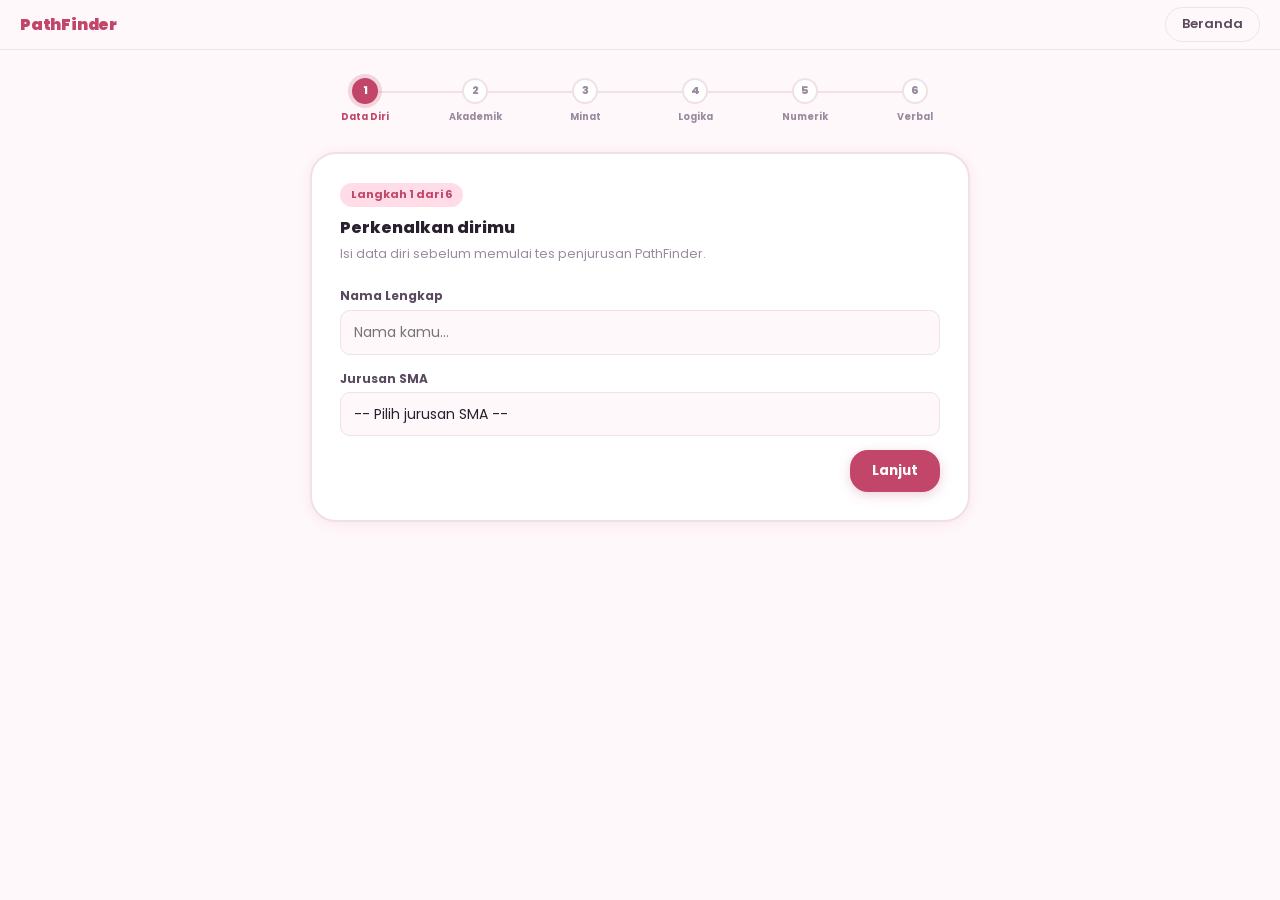
==== form.html @ 84a43def "Menambahkan aplikasi rekomendasi jurusan" ====
<!DOCTYPE html>
<html lang="id">
<head>
<meta charset="UTF-8">
<meta name="viewport" content="width=device-width,initial-scale=1.0">
<title>Tes Penjurusan — PathFinder</title>
<link rel="stylesheet" href="style.css">
</head>
<body>

<!-- Floating timer -->
<div class="float-timer" id="floatTimer">
  <div>
    <div class="ft-label">Sisa Waktu</div>
    <div class="ft-track"><div class="ft-fill" id="ftFill" style="width:100%"></div></div>
  </div>
  <div class="ft-val" id="ftVal">10:00</div>
</div>

<header class="topbar">
  <div class="topbar-left">
    <a href="index.html" class="tb-brand">PathFinder</a>
  </div>
  <div class="tb-right">
    <a href="index.html" class="tb-ghost">Beranda</a>
  </div>
</header>

<div class="page-wrap">
  <div class="prog-wrap" id="progWrap">
    <div class="prog-step active"><div class="prog-dot">1</div><div class="prog-lbl">Data Diri</div></div>
    <div class="prog-step"><div class="prog-dot">2</div><div class="prog-lbl">Akademik</div></div>
    <div class="prog-step"><div class="prog-dot">3</div><div class="prog-lbl">Minat</div></div>
    <div class="prog-step"><div class="prog-dot">4</div><div class="prog-lbl">Logika</div></div>
    <div class="prog-step"><div class="prog-dot">5</div><div class="prog-lbl">Numerik</div></div>
    <div class="prog-step"><div class="prog-dot">6</div><div class="prog-lbl">Verbal</div></div>
  </div>

  <div class="fcard">

    <!-- Step 0 -->
    <div class="fsec active" id="s0">
      <div class="fcard-tag">Langkah 1 dari 6</div>
      <div class="fcard-title">Perkenalkan dirimu</div>
      <div class="fcard-desc">Isi data diri sebelum memulai tes penjurusan PathFinder.</div>
      <div class="field" id="f-nama">
        <label>Nama Lengkap</label>
        <input type="text" id="nama" placeholder="Nama kamu...">
        <div class="field-err-msg">Nama wajib diisi.</div>
      </div>
      <div class="field" id="f-sma">
        <label>Jurusan SMA</label>
        <select id="sma"><option value="">-- Pilih jurusan SMA --</option><option value="MIPA">MIPA</option><option value="IPS">IPS</option></select>
        <div class="field-err-msg">Pilih jurusan SMA.</div>
      </div>
      <div class="fnav"><div></div><button class="btn btn-p" onclick="goNext()">Lanjut</button></div>
    </div>

    <!-- Step 1 -->
    <div class="fsec" id="s1">
      <div class="fcard-tag">Langkah 2 dari 6</div>
      <div class="fcard-title">Nilai Akademik</div>
      <div class="fcard-desc">Masukkan nilai rapor terakhirmu dengan jujur (0–100).</div>
      <div id="mapelBox"></div>
      <div class="fnav"><button class="btn btn-g" onclick="goPrev()">Kembali</button><button class="btn btn-p" onclick="goNext()">Lanjut</button></div>
    </div>

    <!-- Step 2 -->
    <div class="fsec" id="s2">
      <div class="fcard-tag">Langkah 3 dari 6</div>
      <div class="fcard-title">Kuisioner Minat</div>
      <div class="fcard-desc">Semua pernyataan wajib dijawab.<br>1 = Sangat Tidak Setuju &nbsp; 2 = Tidak Setuju &nbsp; 3 = Setuju &nbsp; 4 = Sangat Setuju</div>
      <div id="minatBox"></div>
      <div class="fnav"><button class="btn btn-g" onclick="goPrev()">Kembali</button><button class="btn btn-p" onclick="goNext()">Lanjut</button></div>
    </div>

    <!-- Welcome Logika -->
    <div class="fsec" id="s3">
      <div class="ws">
        <span class="ws-icon">🧩</span>
        <div class="ws-title">TPA Logika</div>
        <div class="ws-desc">10 soal penalaran logika berstandar TPA nasional.</div>
        <div class="ws-rules">
          <span class="ws-rule">10 menit</span>
          <span class="ws-rule">10 soal</span>
          <span class="ws-rule">Pilihan ganda</span>
        </div>
        <div style="font-size:12px;color:#9A8AA0;font-weight:600;">Timer mulai saat kamu menekan Mulai Tes.</div>
      </div>
      <div class="fnav"><button class="btn btn-g" onclick="goPrev()">Kembali</button><button class="btn btn-p" onclick="startTPA('logika')">Mulai Tes</button></div>
    </div>

    <!-- Welcome Numerik -->
    <div class="fsec" id="s4">
      <div class="ws">
        <span class="ws-icon">🔢</span>
        <div class="ws-title">TPA Numerik</div>
        <div class="ws-desc">10 soal deret angka, aritmatika, dan soal cerita.</div>
        <div class="ws-rules">
          <span class="ws-rule">10 menit</span>
          <span class="ws-rule">10 soal</span>
          <span class="ws-rule">Boleh corat-coret</span>
        </div>
      </div>
      <div class="fnav"><button class="btn btn-g" onclick="goPrev()">Kembali</button><button class="btn btn-p" onclick="startTPA('numerik')">Mulai Tes</button></div>
    </div>

    <!-- Welcome Verbal -->
    <div class="fsec" id="s5">
      <div class="ws">
        <span class="ws-icon">📖</span>
        <div class="ws-title">TPA Verbal</div>
        <div class="ws-desc">10 soal sinonim, antonim, dan analogi kata.</div>
        <div class="ws-rules">
          <span class="ws-rule">10 menit</span>
          <span class="ws-rule">10 soal</span>
          <span class="ws-rule">Perhatikan konteks</span>
        </div>
      </div>
      <div class="fnav"><button class="btn btn-g" onclick="goPrev()">Kembali</button><button class="btn btn-p" onclick="startTPA('verbal')">Mulai Tes</button></div>
    </div>

    <!-- TPA panel -->
    <div class="fsec" id="s-tpa">
      <div class="fcard-tag" id="tpaTag">TPA</div>
      <div class="fcard-title" id="tpaTitle">Soal</div>
      <div class="fcard-desc" id="tpaDesc">Pilih jawaban yang paling tepat.</div>
      <div id="soalBox"></div>
      <div class="fnav"><div></div><button class="btn btn-p" onclick="selesaiTPA()">Selesai & Lanjut</button></div>
    </div>

  </div>
</div>

<script src="fuzzy.js"></script>
<script>
let step=0, timerInt=null, timerSec=600, timerMax=600, activeTPA='';
const tpaAns={logika:{},numerik:{},verbal:{}};

const MAPEL_MIPA=['Matematika','Biologi','Kimia','Fisika','Bahasa Inggris'];
const MAPEL_IPS=['Matematika','Sosiologi','Ekonomi','Bahasa Inggris'];

const SQ_LOG=[
  {q:"Semua siswa rajin. Budi adalah siswa. Kesimpulan yang tepat adalah...",o:["A. Budi tidak rajin","B. Budi rajin","C. Budi mungkin rajin","D. Tidak dapat disimpulkan"],j:"B"},
  {q:"Jika hari hujan maka jalanan basah. Jalanan basah. Maka...",o:["A. Pasti hari hujan","B. Belum tentu hari hujan","C. Hari tidak hujan","D. Jalanan kering"],j:"B"},
  {q:"Semua A adalah B. Semua B adalah C. Maka...",o:["A. Semua C adalah A","B. Sebagian A adalah C","C. Semua A adalah C","D. Tidak ada A adalah C"],j:"C"},
  {q:"Ani lebih tinggi dari Budi. Budi lebih tinggi dari Caca. Siapa yang paling pendek?",o:["A. Ani","B. Budi","C. Caca","D. Tidak dapat ditentukan"],j:"C"},
  {q:"Deret: 2, 4, 8, 16, ... Bilangan selanjutnya adalah...",o:["A. 24","B. 28","C. 30","D. 32"],j:"D"},
  {q:"Deret: 3, 6, 11, 18, 27, ... Bilangan selanjutnya adalah...",o:["A. 36","B. 38","C. 40","D. 42"],j:"B"},
  {q:"Jika P maka Q. Tidak Q. Maka...",o:["A. P","B. Tidak P","C. Mungkin P","D. Tidak dapat disimpulkan"],j:"B"},
  {q:"Semua guru adalah sarjana. Pak Rudi bukan sarjana. Maka...",o:["A. Pak Rudi adalah guru","B. Pak Rudi bukan guru","C. Mungkin Pak Rudi guru","D. Tidak bisa disimpulkan"],j:"B"},
  {q:"Deret: 1, 1, 2, 3, 5, 8, ... Bilangan selanjutnya adalah...",o:["A. 11","B. 12","C. 13","D. 14"],j:"C"},
  {q:"Semua hewan adalah makhluk hidup. Pohon adalah makhluk hidup. Maka...",o:["A. Pohon adalah hewan","B. Pohon mungkin hewan","C. Pohon bukan hewan","D. Tidak bisa disimpulkan"],j:"D"},
];
const SQ_NUM=[
  {q:"Tentukan angka berikutnya: 3, 6, 12, 24, ...",o:["A. 36","B. 42","C. 48","D. 56"],j:"C"},
  {q:"Hasil dari 15% × 200 adalah...",o:["A. 25","B. 30","C. 35","D. 40"],j:"B"},
  {q:"Perbandingan A dan B adalah 2:3, jumlah mereka 50. Nilai A adalah...",o:["A. 15","B. 20","C. 25","D. 30"],j:"B"},
  {q:"Diskon 20% pada harga Rp200.000. Harga setelah diskon adalah...",o:["A. Rp140.000","B. Rp150.000","C. Rp160.000","D. Rp180.000"],j:"C"},
  {q:"Rata-rata dari 10, 20, 30, 40, 50 adalah...",o:["A. 25","B. 30","C. 35","D. 40"],j:"B"},
  {q:"Jika 3x = 21, maka nilai x² adalah...",o:["A. 7","B. 14","C. 49","D. 21"],j:"C"},
  {q:"Deret: 2, 6, 12, 20, ... Bilangan selanjutnya adalah...",o:["A. 28","B. 30","C. 32","D. 36"],j:"B"},
  {q:"Harga naik 20% menjadi Rp120.000. Harga awal adalah...",o:["A. Rp90.000","B. Rp96.000","C. Rp100.000","D. Rp110.000"],j:"C"},
  {q:"5 buku harganya Rp75.000. Harga 8 buku adalah...",o:["A. Rp100.000","B. Rp110.000","C. Rp115.000","D. Rp120.000"],j:"D"},
  {q:"Persegi panjang 12×8 cm. Kelilingnya adalah...",o:["A. 36 cm","B. 40 cm","C. 44 cm","D. 48 cm"],j:"B"},
];
const SQ_VER=[
  {q:"Sinonim dari kata ABADI adalah...",o:["A. Sementara","B. Kekal","C. Singkat","D. Hilang"],j:"B"},
  {q:"Antonim dari kata OPTIMIS adalah...",o:["A. Semangat","B. Realistis","C. Pesimis","D. Dinamis"],j:"C"},
  {q:"Dokter : Rumah Sakit = Guru : ...",o:["A. Buku","B. Murid","C. Sekolah","D. Papan tulis"],j:"C"},
  {q:"Kata yang TIDAK berhubungan: Mawar, Melati, Anggrek, Mangga",o:["A. Mawar","B. Melati","C. Anggrek","D. Mangga"],j:"D"},
  {q:"Sinonim dari kata MEWAH adalah...",o:["A. Sederhana","B. Megah","C. Murah","D. Biasa"],j:"B"},
  {q:"Antonim dari kata KONSISTEN adalah...",o:["A. Tetap","B. Stabil","C. Berubah-ubah","D. Taat"],j:"C"},
  {q:"Pena : Menulis = Pisau : ...",o:["A. Tajam","B. Memotong","C. Besi","D. Dapur"],j:"B"},
  {q:"Kalimat dengan ejaan paling tepat adalah...",o:["A. Kami pergi ke-sekolah hari ini.","B. Kami pergi kesekolah hari ini.","C. Kami pergi ke sekolah hari ini.","D. Kami pergi Ke Sekolah hari ini."],j:"C"},
  {q:"Sinonim dari kata INOVASI adalah...",o:["A. Tradisi","B. Pembaruan","C. Warisan","D. Konservatif"],j:"B"},
  {q:"Buku : Membaca = Lagu : ...",o:["A. Nada","B. Musik","C. Mendengarkan","D. Radio"],j:"C"},
];

const PM={
  "Teknologi":["Saya tertarik mempelajari cara kerja komputer dan perangkat digital.","Saya tertarik mencoba aplikasi atau teknologi baru.","Saya tertarik belajar pemrograman atau pengembangan aplikasi.","Saya suka memecahkan masalah yang membutuhkan logika.","Saya tertarik dengan perkembangan AI dan teknologi masa depan."],
  "Kesehatan":["Saya tertarik mempelajari tubuh manusia dan cara kerjanya.","Saya senang membantu orang yang sedang sakit.","Saya tertarik mempelajari obat-obatan dan dunia medis.","Saya tertarik dengan materi biologi dan kesehatan.","Saya ingin berkontribusi meningkatkan kualitas kesehatan masyarakat."],
  "Bisnis":["Saya tertarik mempelajari cara mengelola keuangan.","Saya tertarik membangun atau mengembangkan usaha sendiri.","Saya senang merencanakan untuk mencapai keuntungan.","Saya tertarik mempelajari pemasaran dan strategi bisnis.","Saya senang menganalisis peluang dan risiko dalam usaha."],
  "Komunikasi":["Saya senang berbicara dan menyampaikan ide kepada orang lain.","Saya mudah beradaptasi saat berinteraksi dengan orang baru.","Saya tertarik membuat presentasi atau berbicara di depan umum.","Saya senang menulis, membuat konten, atau menyampaikan informasi.","Saya tertarik mempelajari media, komunikasi, dan hubungan masyarakat."],
  "Sosial":["Saya tertarik memahami perilaku dan karakter manusia.","Saya senang membantu menyelesaikan masalah orang lain.","Saya tertarik mempelajari fenomena sosial di masyarakat.","Saya senang bekerja dalam kelompok.","Saya tertarik melakukan kegiatan pelayanan masyarakat."],
};

function updProg(){
  document.querySelectorAll('.prog-step').forEach((el,i)=>{
    el.classList.remove('active','done');
    if(i<step) el.classList.add('done');
    if(i===step) el.classList.add('active');
  });
}

function showStep(n){
  document.querySelectorAll('.fsec').forEach(s=>s.classList.remove('active'));
  const el=document.getElementById('s'+n);
  if(el){el.classList.add('active');}
  window.scrollTo({top:0,behavior:'smooth'});
  updProg();
}

function goNext(){
  if(!validate()) return;
  if(step===0) buildMapel();
  if(step===1) buildMinat();
  step++;
  showStep(step);
}
function goPrev(){step=Math.max(0,step-1);showStep(step);}

function validate(){
  if(step===0){
    let ok=true;
    const nama=document.getElementById('nama');
    const sma=document.getElementById('sma');
    document.getElementById('f-nama').classList.toggle('err',!nama.value.trim());
    document.getElementById('f-sma').classList.toggle('err',!sma.value);
    if(!nama.value.trim()||!sma.value) ok=false;
    return ok;
  }
  if(step===1){
    let ok=true;
    document.querySelectorAll('#mapelBox input').forEach(inp=>{
      const v=parseFloat(inp.value);
      const e=isNaN(v)||v<0||v>100||inp.value==='';
      inp.closest('.field').classList.toggle('err',e);
      if(e) ok=false;
    });
    return ok;
  }
  if(step===2){
    let miss=0;
    Object.entries(PM).forEach(([kat,ps])=>{
      ps.forEach((_,i)=>{if(!document.querySelector(`.sk-btn.on[data-kat="${kat}"][data-idx="${i}"]`)) miss++;});
    });
    if(miss>0){alert(`Masih ada ${miss} pernyataan yang belum dijawab. Semua wajib diisi!`);return false;}
    return true;
  }
  return true;
}

function buildMapel(){
  const sma=document.getElementById('sma').value;
  const ms=sma==='MIPA'?MAPEL_MIPA:MAPEL_IPS;
  document.getElementById('mapelBox').innerHTML='<div class="fgrid2">'+ms.map(m=>`<div class="field" id="fm-${m.replace(/ /g,'_')}"><label>${m}</label><input type="number" id="v-${m.replace(/ /g,'_')}" min="0" max="100" placeholder="0–100"><div class="field-err-msg">Nilai harus 0–100.</div></div>`).join('')+'</div>';
}

function buildMinat(){
  document.getElementById('minatBox').innerHTML=Object.entries(PM).map(([kat,ps])=>`
  <div class="minat-cat">
    <div class="minat-hd">${kat}</div>
    ${ps.map((p,i)=>`<div class="prow"><div class="prow-txt">${i+1}. ${p}</div><div class="skala">${[1,2,3,4].map(n=>`<button class="sk-btn" data-kat="${kat}" data-idx="${i}" data-val="${n}" onclick="pickSk(this)">${n}</button>`).join('')}</div></div>`).join('')}
  </div>`).join('');
}

function pickSk(btn){
  const k=btn.dataset.kat,i=btn.dataset.idx;
  document.querySelectorAll(`.sk-btn[data-kat="${k}"][data-idx="${i}"]`).forEach(b=>b.classList.remove('on'));
  btn.classList.add('on');
}

function startTPA(type){
  activeTPA=type;
  const sq={logika:SQ_LOG,numerik:SQ_NUM,verbal:SQ_VER}[type];
  document.getElementById('tpaTag').textContent='TPA '+type.charAt(0).toUpperCase()+type.slice(1);
  document.getElementById('tpaTitle').textContent={logika:'Soal Logika',numerik:'Soal Numerik',verbal:'Soal Verbal'}[type];
  document.getElementById('soalBox').innerHTML=sq.map((s,si)=>`
  <div class="soal" id="sq${si}">
    <div class="soal-num">Soal ${si+1} dari ${sq.length}</div>
    <div class="soal-txt">${s.q}</div>
    <div class="opsi-list">${s.o.map(o=>`<label class="opsi" onclick="pickOpsi(this,'${type}-${si}')"><input type="radio" name="${type}-${si}" value="${o[0]}"><div class="opsi-radio"></div>${o}</label>`).join('')}</div>
  </div>`).join('');

  document.getElementById('s-tpa').classList.add('active');
  document.querySelectorAll('.fsec:not(#s-tpa)').forEach(s=>s.classList.remove('active'));

  timerSec=600;timerMax=600;
  clearInterval(timerInt);
  updFloatTimer();
  document.getElementById('floatTimer').classList.add('show');
  timerInt=setInterval(()=>{timerSec--;updFloatTimer();if(timerSec<=0){clearInterval(timerInt);selesaiTPA();}},1000);
}

function updFloatTimer(){
  const m=Math.floor(timerSec/60),s=timerSec%60;
  const val=document.getElementById('ftVal');
  const fill=document.getElementById('ftFill');
  const pct=(timerSec/timerMax)*100;
  val.textContent=`${m}:${s.toString().padStart(2,'0')}`;
  fill.style.width=pct+'%';
  val.className='ft-val'+(timerSec<=60?' danger':timerSec<=120?' warn':'');
  fill.style.background=timerSec<=60?'#dc2626':timerSec<=120?'#d97706':'#C2456A';
}

function pickOpsi(el,name){
  document.querySelectorAll(`[onclick="pickOpsi(this,'${name}')"]`).forEach(l=>l.classList.remove('picked'));
  el.classList.add('picked');
  el.closest('.soal').classList.add('answered');
}

function selesaiTPA(){
  clearInterval(timerInt);
  document.getElementById('floatTimer').classList.remove('show');
  const sq={logika:SQ_LOG,numerik:SQ_NUM,verbal:SQ_VER}[activeTPA];
  let benar=0;
  sq.forEach((s,i)=>{const sel=document.querySelector(`input[name="${activeTPA}-${i}"]:checked`);if(sel&&sel.value===s.j)benar++;});
  tpaAns[activeTPA]=(benar/sq.length)*100;
  document.getElementById('s-tpa').classList.remove('active');
  step++;
  if(step>5) submitAll();
  else showStep(step);
}

function submitAll(){
  const nama=document.getElementById('nama').value.trim();
  const sma=document.getElementById('sma').value;
  const mapel={};
  document.querySelectorAll('#mapelBox input').forEach(inp=>{mapel[inp.id.replace('v-','').replace(/_/g,' ')]=parseFloat(inp.value)||0;});
  const akPerKat=hitungAkademik(mapel,sma);
  const minatRaw={};
  document.querySelectorAll('.sk-btn.on').forEach(btn=>{const k=btn.dataset.kat;if(!minatRaw[k])minatRaw[k]=[];minatRaw[k].push(parseInt(btn.dataset.val));});
  const minatVals={};
  Object.keys(PM).forEach(kat=>{const v=minatRaw[kat]||[];minatVals[kat]=v.length?((v.reduce((a,b)=>a+b,0)-v.length)/(v.length*3))*100:50;});
  const hasil=hitungSemua(akPerKat,tpaAns,minatVals,sma);
  const hist=JSON.parse(localStorage.getItem('pf_history')||'[]');
  hist.unshift({nama,tanggal:new Date().toLocaleDateString('id'),top1:hasil[0].jurusan,pct:hasil[0].pct});
  localStorage.setItem('pf_history',JSON.stringify(hist.slice(0,10)));
  localStorage.setItem('pf_nama',nama);
  localStorage.setItem('pf_hasil',JSON.stringify(hasil));
  window.location.href='hasil.html';
}

updProg();
</script>
</body>
</html>
---- style.css ----
@import url('https://fonts.googleapis.com/css2?family=Poppins:wght@300;400;500;600;700;800;900&display=swap');

:root {
  --peony:     #FFDCE8;
  --peony-2:   #FFB3CD;
  --peony-3:   #FF85AD;
  --peony-ink: #C2456A;
  --butter:    #FEFDD0;
  --butter-2:  #FFF9A0;
  --butter-ink:#8A7A00;
  --ink:       #2A1F2E;
  --ink-2:     #5A4A60;
  --ink-3:     #9A8AA0;
  --border:    #F0E0EA;
  --white:     #FFFFFF;
  --bg:        #FFF8FB;
  --r:10px; --rl:18px; --rxl:26px;
  --sh:   0 2px 14px rgba(194,69,106,.10);
  --sh-md:0 6px 28px rgba(194,69,106,.16);
  --sh-lg:0 12px 48px rgba(194,69,106,.22);
}

*,*::before,*::after{margin:0;padding:0;box-sizing:border-box;}
html{scroll-behavior:smooth;}
body{font-family:'Poppins',sans-serif;background:var(--bg);color:var(--ink);min-height:100vh;font-size:14px;line-height:1.6;overflow-x:hidden;}

/* Sidebar */
.sb-ov{position:fixed;inset:0;background:rgba(42,31,46,.35);z-index:399;opacity:0;visibility:hidden;transition:.25s;}
.sb-ov.show{opacity:1;visibility:visible;}
.sidebar{position:fixed;top:0;left:0;height:100%;width:270px;max-width:85%;background:var(--white);z-index:400;transform:translateX(-100%);transition:.28s cubic-bezier(.4,0,.2,1);display:flex;flex-direction:column;box-shadow:var(--sh-lg);}
.sidebar.open{transform:translateX(0);}
.sb-head{padding:20px;border-bottom:1.5px solid var(--border);display:flex;align-items:center;justify-content:space-between;}
.sb-logo{font-size:17px;font-weight:900;color:var(--peony-ink);}
.sb-close{background:none;border:none;font-size:18px;color:var(--ink-3);cursor:pointer;width:28px;height:28px;border-radius:50%;display:flex;align-items:center;justify-content:center;transition:.15s;}
.sb-close:hover{background:var(--peony);color:var(--peony-ink);}
.sb-body{flex:1;overflow-y:auto;padding:14px 10px;}
.sb-section{margin-bottom:20px;}
.sb-sec-lbl{font-size:10px;font-weight:700;letter-spacing:1.2px;text-transform:uppercase;color:var(--ink-3);padding:0 10px;margin-bottom:8px;}
.sb-link{display:flex;align-items:center;gap:10px;padding:10px 12px;border-radius:var(--r);font-size:13.5px;font-weight:600;color:var(--ink-2);text-decoration:none;cursor:pointer;transition:.15s;border:none;background:none;width:100%;text-align:left;font-family:'Poppins',sans-serif;}
.sb-link:hover{background:var(--peony);color:var(--peony-ink);}
.sb-foot{padding:16px 20px;border-top:1.5px solid var(--border);font-size:11.5px;color:var(--ink-3);text-align:center;}

/* Modals */
.modal-ov{position:fixed;inset:0;background:rgba(42,31,46,.4);z-index:500;display:flex;align-items:center;justify-content:center;padding:20px;opacity:0;visibility:hidden;transition:.22s;}
.modal-ov.show{opacity:1;visibility:visible;}
.modal-box{background:var(--white);border-radius:var(--rxl);padding:28px;max-width:460px;width:100%;box-shadow:var(--sh-lg);transform:scale(.95);transition:.22s;border:2px solid var(--peony);}
.modal-ov.show .modal-box{transform:scale(1);}
.modal-close{float:right;background:var(--peony);border:none;width:26px;height:26px;border-radius:50%;font-size:13px;cursor:pointer;color:var(--peony-ink);font-weight:700;font-family:'Poppins',sans-serif;}
.m-title{font-size:18px;font-weight:800;color:var(--ink);margin:8px 0 4px;}
.m-sub{font-size:11px;font-weight:700;letter-spacing:.8px;text-transform:uppercase;color:var(--peony-ink);margin-bottom:16px;}
.m-body{font-size:13.5px;color:var(--ink-2);line-height:1.75;}
.m-tags{display:flex;flex-wrap:wrap;gap:6px;margin:8px 0;}
.m-tag{padding:4px 12px;border-radius:999px;font-size:12px;font-weight:600;}
.m-tag-p{background:var(--peony);color:var(--peony-ink);}
.m-tag-b{background:var(--butter);color:var(--butter-ink);}
.m-tag-g{background:#ecfdf5;color:#065f46;}
.m-cta{width:100%;padding:12px;background:var(--peony-ink);color:#fff;border:none;border-radius:var(--rl);font-family:'Poppins',sans-serif;font-size:14px;font-weight:700;cursor:pointer;margin-top:14px;transition:.2s;}
.m-cta:hover{background:var(--peony-3);}

/* Topbar */
.topbar{position:sticky;top:0;z-index:200;height:50px;padding:0 20px;display:flex;align-items:center;justify-content:space-between;background:rgba(255,248,251,.92);backdrop-filter:blur(14px);border-bottom:1.5px solid var(--border);}
.topbar-left{display:flex;align-items:center;gap:10px;}
.ham{background:none;border:none;cursor:pointer;padding:6px;border-radius:var(--r);color:var(--ink-2);transition:.15s;display:flex;flex-direction:column;gap:4px;align-items:center;}
.ham:hover{background:var(--peony);}
.ham span{display:block;width:18px;height:2px;background:currentColor;border-radius:2px;}
.tb-brand{font-size:16px;font-weight:900;color:var(--peony-ink);text-decoration:none;letter-spacing:-.2px;}
.tb-right{display:flex;align-items:center;gap:8px;}
.tb-btn{padding:7px 18px;background:var(--peony-ink);color:#fff;border:none;border-radius:999px;font-family:'Poppins',sans-serif;font-size:13px;font-weight:700;cursor:pointer;text-decoration:none;transition:.2s;display:inline-block;}
.tb-btn:hover{background:var(--peony-3);}
.tb-ghost{background:transparent;color:var(--ink-2);border:1.5px solid var(--border);padding:6px 16px;border-radius:999px;font-family:'Poppins',sans-serif;font-size:13px;font-weight:600;cursor:pointer;text-decoration:none;transition:.2s;display:inline-block;}
.tb-ghost:hover{border-color:var(--peony-2);color:var(--peony-ink);background:var(--peony);}

/* Hero — compact */
.hero{position:relative;min-height:210px;display:flex;align-items:center;justify-content:center;text-align:center;padding:36px 24px;overflow:hidden;background:linear-gradient(160deg,var(--peony) 0%,#FFE8F0 40%,var(--butter) 100%);}
.hero::before{content:'';position:absolute;inset:0;background-image:radial-gradient(circle,rgba(194,69,106,.12) 1.5px,transparent 1.5px);background-size:22px 22px;pointer-events:none;}
.hero-blob1{position:absolute;width:220px;height:220px;border-radius:50%;background:rgba(255,181,205,.35);top:-60px;left:-40px;filter:blur(50px);pointer-events:none;}
.hero-blob2{position:absolute;width:180px;height:180px;border-radius:50%;background:rgba(255,249,160,.5);bottom:-40px;right:20px;filter:blur(40px);pointer-events:none;}
.hero-inner{position:relative;z-index:2;}
.hero-tag{display:inline-block;background:rgba(255,255,255,.6);backdrop-filter:blur(6px);border:1px solid rgba(194,69,106,.2);color:var(--peony-ink);font-size:11px;font-weight:700;letter-spacing:.8px;text-transform:uppercase;padding:4px 13px;border-radius:999px;margin-bottom:12px;}
.hero h1{font-size:clamp(1.9rem,5vw,2.8rem);font-weight:900;color:var(--ink);line-height:1.08;letter-spacing:-.4px;margin-bottom:10px;}
.hero h1 span{color:var(--peony-ink);}
.hero-sub{font-size:13.5px;color:var(--ink-2);font-weight:500;margin-bottom:20px;max-width:420px;margin-left:auto;margin-right:auto;}
.hero-pills{display:flex;justify-content:center;gap:7px;flex-wrap:wrap;margin-bottom:18px;}
.hero-pill{background:rgba(255,255,255,.65);backdrop-filter:blur(4px);border:1px solid rgba(194,69,106,.18);color:var(--ink-2);font-size:11.5px;font-weight:600;padding:4px 12px;border-radius:999px;}
.hero-btn{display:inline-flex;align-items:center;gap:7px;padding:12px 28px;background:var(--peony-ink);color:#fff;border-radius:var(--rl);font-size:14px;font-weight:800;text-decoration:none;transition:.22s;box-shadow:0 4px 18px rgba(194,69,106,.3);}
.hero-btn:hover{transform:translateY(-2px);box-shadow:0 8px 28px rgba(194,69,106,.38);}

/* Wrap */
.wrap{width:92%;max-width:960px;margin:0 auto;}

/* Section label */
.sec-lbl{font-size:10.5px;font-weight:700;letter-spacing:1.4px;text-transform:uppercase;color:var(--ink-3);margin:32px 0 18px;display:flex;align-items:center;gap:10px;}
.sec-lbl::after{content:'';flex:1;height:1px;background:var(--border);}

/* Category folders */
.cat-row-top{display:grid;grid-template-columns:repeat(3,1fr);gap:26px;margin-bottom:22px;}
.cat-row-bot{display:flex;justify-content:center;gap:26px;margin-bottom:44px;}
.cat-row-bot .cat-item{width:calc((100% - 52px)/3);max-width:200px;}
.cat-item{display:flex;flex-direction:column;align-items:center;text-align:center;gap:8px;cursor:pointer;transition:transform .22s;}
.cat-item:hover{transform:translateY(-8px);}
.cat-img-wrap{position:relative;width:100%;max-width:115px;}
.cat-img-wrap img{width:100%;display:block;filter:drop-shadow(0 7px 18px rgba(194,69,106,.18));transition:filter .22s;}
.cat-item:hover .cat-img-wrap img{filter:drop-shadow(0 12px 26px rgba(194,69,106,.28));}
.cat-emoji-box{width:106px;height:106px;border-radius:20px;display:flex;align-items:center;justify-content:center;font-size:46px;filter:drop-shadow(0 7px 18px rgba(0,0,0,.10));transition:.22s;}
.cat-item:hover .cat-emoji-box{transform:scale(1.05);}
.cat-name{font-size:13px;font-weight:800;color:var(--ink);}
.cat-sub{font-size:11px;color:var(--ink-3);margin-top:-4px;}

/* Footer — compact */
.footer{margin-top:36px;padding:20px 0;background:linear-gradient(135deg,var(--peony) 0%,var(--butter) 100%);border-top:2px solid var(--peony-2);}
.footer-inner{width:92%;max-width:960px;margin:0 auto;display:flex;align-items:center;justify-content:space-between;flex-wrap:wrap;gap:12px;}
.footer-brand{font-size:15px;font-weight:900;color:var(--peony-ink);}
.footer-links{display:flex;gap:16px;flex-wrap:wrap;}
.footer-links a{font-size:12.5px;font-weight:600;color:var(--ink-2);text-decoration:none;cursor:pointer;transition:.15s;}
.footer-links a:hover{color:var(--peony-ink);}
.footer-copy{font-size:11px;color:var(--ink-3);}

/* ── FORM PAGE ── */
.page-wrap{width:92%;max-width:660px;margin:0 auto;padding:28px 0 52px;}

/* Progress */
.prog-wrap{display:flex;align-items:flex-start;margin-bottom:28px;}
.prog-step{flex:1;display:flex;flex-direction:column;align-items:center;position:relative;}
.prog-step:not(:last-child)::after{content:'';position:absolute;top:13px;left:50%;width:100%;height:2px;background:var(--border);z-index:0;}
.prog-step.done::after{background:var(--peony-ink);}
.prog-dot{width:26px;height:26px;border-radius:50%;border:2.5px solid var(--border);background:var(--white);display:flex;align-items:center;justify-content:center;font-size:11px;font-weight:800;color:var(--ink-3);z-index:1;position:relative;transition:.2s;}
.prog-step.active .prog-dot{background:var(--peony-ink);border-color:var(--peony-ink);color:#fff;box-shadow:0 0 0 4px rgba(194,69,106,.2);}
.prog-step.done .prog-dot{background:var(--peony-ink);border-color:var(--peony-ink);color:#fff;}
.prog-lbl{margin-top:5px;font-size:9.5px;font-weight:700;color:var(--ink-3);text-align:center;}
.prog-step.active .prog-lbl{color:var(--peony-ink);}

/* Card */
.fcard{background:var(--white);border:2px solid var(--border);border-radius:var(--rxl);padding:28px;box-shadow:var(--sh);margin-bottom:18px;}
.fcard-tag{display:inline-flex;align-items:center;gap:5px;background:var(--peony);color:var(--peony-ink);font-size:11px;font-weight:700;padding:3px 11px;border-radius:999px;margin-bottom:8px;}
.fcard-title{font-size:16px;font-weight:800;color:var(--ink);margin-bottom:4px;}
.fcard-desc{font-size:12.5px;color:var(--ink-3);margin-bottom:22px;line-height:1.6;}
.fsec{display:none;}.fsec.active{display:block;}

/* Fields */
.field{margin-bottom:14px;}
.field label{display:block;margin-bottom:4px;font-size:12px;font-weight:700;color:var(--ink-2);}
.field input,.field select{width:100%;padding:11px 13px;font-size:14px;font-family:'Poppins',sans-serif;background:var(--bg);border:1.5px solid var(--border);border-radius:var(--r);outline:none;color:var(--ink);transition:.18s;-webkit-appearance:none;}
.field input:focus,.field select:focus{border-color:var(--peony-ink);box-shadow:0 0 0 3px rgba(194,69,106,.12);background:var(--white);}
.field.err input,.field.err select{border-color:#f87171;background:#fff5f5;}
.field-err-msg{font-size:11.5px;color:#ef4444;margin-top:3px;display:none;}
.field.err .field-err-msg{display:block;}
.fgrid2{display:grid;grid-template-columns:1fr 1fr;gap:12px;}

/* TPA Soal */
.soal{background:var(--bg);border:1.5px solid var(--border);border-radius:var(--rl);padding:18px 20px;margin-bottom:10px;transition:.2s;}
.soal.answered{border-color:var(--peony-2);background:linear-gradient(135deg,rgba(255,220,232,.2),rgba(254,253,208,.2));}
.soal-num{display:inline-block;background:var(--peony-ink);color:#fff;font-size:10px;font-weight:800;padding:2px 9px;border-radius:999px;margin-bottom:7px;letter-spacing:.5px;}
.soal-txt{font-size:13.5px;color:var(--ink);line-height:1.65;margin-bottom:12px;font-weight:500;}
.opsi-list{display:flex;flex-direction:column;gap:6px;}
.opsi{display:flex;align-items:center;gap:9px;padding:9px 13px;border:1.5px solid var(--border);border-radius:var(--r);cursor:pointer;transition:.15s;background:var(--white);font-size:13px;color:var(--ink-2);font-weight:500;}
.opsi:hover{border-color:var(--peony-2);background:var(--peony);}
.opsi input{display:none;}
.opsi.picked{border-color:var(--peony-ink);background:var(--peony);color:var(--peony-ink);font-weight:700;}
.opsi-radio{width:14px;height:14px;border-radius:50%;border:2px solid var(--border);flex-shrink:0;transition:.15s;}
.opsi.picked .opsi-radio{border-color:var(--peony-ink);background:var(--peony-ink);}

/* Minat */
.minat-cat{margin-bottom:22px;}
.minat-hd{font-size:13px;font-weight:800;color:var(--ink);padding:9px 14px;border-radius:var(--r);background:linear-gradient(135deg,var(--peony),var(--butter));border-left:3px solid var(--peony-ink);margin-bottom:10px;}
.prow{display:flex;align-items:center;justify-content:space-between;gap:12px;padding:10px 0;border-bottom:1px solid var(--border);font-size:13px;color:var(--ink-2);font-weight:500;}
.prow:last-child{border-bottom:none;}
.prow-txt{flex:1;line-height:1.55;}
.skala{display:flex;gap:5px;flex-shrink:0;}
.sk-btn{width:32px;height:32px;border-radius:50%;border:1.5px solid var(--border);background:var(--white);color:var(--ink-3);font-size:12px;font-weight:700;cursor:pointer;transition:.15s;display:flex;align-items:center;justify-content:center;font-family:'Poppins',sans-serif;}
.sk-btn:hover{border-color:var(--peony-2);color:var(--peony-ink);}
.sk-btn.on{background:var(--peony-ink);border-color:var(--peony-ink);color:#fff;}

/* Welcome screen */
.ws{text-align:center;padding:10px 0 18px;}
.ws-icon{font-size:52px;margin-bottom:10px;display:block;}
.ws-title{font-size:20px;font-weight:900;color:var(--ink);margin-bottom:8px;}
.ws-desc{font-size:13.5px;color:var(--ink-2);margin-bottom:14px;line-height:1.65;font-weight:500;}
.ws-rules{display:flex;flex-wrap:wrap;justify-content:center;gap:7px;margin:12px 0;}
.ws-rule{background:var(--peony);color:var(--peony-ink);font-size:12.5px;font-weight:700;padding:6px 14px;border-radius:999px;}

/* Floating timer */
.float-timer{position:fixed;bottom:24px;right:24px;z-index:300;background:var(--white);border:2px solid var(--peony-2);border-radius:999px;padding:8px 18px;box-shadow:var(--sh-md);display:none;align-items:center;gap:10px;transition:.3s;}
.float-timer.show{display:flex;}
.ft-label{font-size:11px;font-weight:700;color:var(--ink-3);}
.ft-val{font-size:18px;font-weight:900;color:var(--peony-ink);font-variant-numeric:tabular-nums;min-width:52px;text-align:center;}
.ft-val.warn{color:#d97706;}
.ft-val.danger{color:#dc2626;animation:blink .7s infinite alternate;}
.ft-track{width:60px;height:5px;background:var(--peony);border-radius:999px;overflow:hidden;}
.ft-fill{height:100%;border-radius:999px;background:var(--peony-ink);transition:width 1s linear;}
@keyframes blink{from{opacity:1}to{opacity:.4}}

/* Nav buttons */
.fnav{display:flex;justify-content:space-between;gap:12px;margin-top:8px;}
.btn{display:inline-flex;align-items:center;gap:6px;padding:11px 22px;border-radius:var(--rl);font-size:13.5px;font-weight:700;font-family:'Poppins',sans-serif;cursor:pointer;border:none;transition:.2s;text-decoration:none;}
.btn-p{background:var(--peony-ink);color:#fff;box-shadow:0 3px 12px rgba(194,69,106,.25);}
.btn-p:hover{background:var(--peony-3);transform:translateY(-1px);}
.btn-g{background:var(--white);color:var(--ink-2);border:1.5px solid var(--border);}
.btn-g:hover{border-color:var(--peony-2);color:var(--peony-ink);background:var(--peony);}
.btn-block{width:100%;justify-content:center;}

/* ── HASIL PAGE ── */
.hasil-wrap{width:92%;max-width:860px;margin:0 auto;padding-bottom:56px;}
.hasil-hero{text-align:center;padding:36px 0 24px;position:relative;}
.hh-deco{position:absolute;top:0;left:50%;transform:translateX(-50%);width:100%;height:100%;pointer-events:none;overflow:hidden;}
.hh-blob1{position:absolute;width:200px;height:200px;border-radius:50%;background:rgba(255,220,232,.5);top:-30px;left:10%;filter:blur(40px);}
.hh-blob2{position:absolute;width:160px;height:160px;border-radius:50%;background:rgba(254,253,208,.7);top:0;right:10%;filter:blur(35px);}
.hh-inner{position:relative;z-index:1;}
.hh-title{font-size:2rem;font-weight:900;color:var(--ink);margin-bottom:6px;}
.hh-sub{font-size:13.5px;color:var(--ink-3);font-weight:500;}
.hh-chip{display:inline-block;background:var(--peony);color:var(--peony-ink);font-weight:800;padding:5px 18px;border-radius:999px;font-size:13px;border:1.5px solid var(--peony-2);margin-top:8px;}

/* Top 3 cards */
.top3{display:grid;grid-template-columns:repeat(3,1fr);gap:14px;margin-bottom:24px;}
.rcard{background:var(--white);border:2px solid var(--border);border-radius:var(--rxl);padding:22px 16px;text-align:center;transition:.2s;position:relative;overflow:hidden;}
.rcard::before{content:'';position:absolute;top:0;left:0;right:0;height:4px;}
.rcard.r1::before{background:linear-gradient(90deg,var(--peony-ink),var(--peony-3));}
.rcard.r2::before{background:var(--peony-2);}
.rcard.r3::before{background:var(--border);}
.rcard.r1{border-color:var(--peony-2);box-shadow:var(--sh-md);}
.rcard:hover{transform:translateY(-3px);box-shadow:var(--sh-md);}
.medal{font-size:26px;margin-bottom:6px;}
.rname{font-size:14px;font-weight:800;color:var(--ink);min-height:44px;display:flex;align-items:center;justify-content:center;margin-bottom:8px;}
.rpct{font-size:34px;font-weight:900;color:var(--peony-ink);}
.rpct-lbl{font-size:11px;color:var(--ink-3);margin-bottom:8px;font-weight:600;}
.rlbl{display:inline-block;padding:3px 12px;border-radius:999px;font-size:11px;font-weight:700;}
.l-sv{background:var(--peony);color:var(--peony-ink);}
.l-co{background:var(--butter);color:var(--butter-ink);}
.l-ck{background:#fef3c7;color:#92400e;}
.l-ku{background:#fee2e2;color:#991b1b;}

/* Detail cards */
.rdetail{background:var(--white);border:2px solid var(--border);border-radius:var(--rxl);padding:24px 26px;margin-bottom:16px;position:relative;overflow:hidden;}
.rdetail::after{content:'';position:absolute;top:0;right:0;width:80px;height:80px;border-radius:0 var(--rxl) 0 100%;background:linear-gradient(135deg,var(--peony),var(--butter));opacity:.4;}
.rdetail-title{font-size:14.5px;font-weight:800;color:var(--ink);margin-bottom:14px;display:flex;align-items:center;gap:8px;}
.pgrid{display:grid;grid-template-columns:repeat(auto-fill,minmax(140px,1fr));gap:8px;}
.ptag{background:var(--peony);border:1px solid var(--peony-2);border-radius:var(--rl);padding:9px 12px;font-size:12px;font-weight:700;color:var(--peony-ink);}
.aitem{padding:9px 0;border-bottom:1px solid var(--border);font-size:13px;color:var(--ink-2);display:flex;align-items:flex-start;gap:9px;line-height:1.6;font-weight:500;}
.aitem:last-child{border-bottom:none;}
.acheck{width:18px;height:18px;border-radius:50%;background:var(--peony-ink);color:#fff;font-size:10px;font-weight:800;display:flex;align-items:center;justify-content:center;flex-shrink:0;margin-top:1px;}

/* Score bar */
.sbar{margin-bottom:12px;}
.sbar-lbl{display:flex;justify-content:space-between;font-size:12.5px;font-weight:700;color:var(--ink-2);margin-bottom:4px;}
.sbar-track{height:8px;border-radius:999px;background:var(--peony);overflow:hidden;}
.sbar-fill{height:100%;border-radius:999px;background:var(--peony-ink);transition:width .8s ease;}

/* All table */
.all-tbl{background:var(--white);border:2px solid var(--border);border-radius:var(--rxl);overflow:hidden;margin-bottom:48px;}
.all-tbl table{width:100%;border-collapse:collapse;}
.all-tbl thead th{padding:11px 14px;text-align:left;font-size:10px;font-weight:700;text-transform:uppercase;letter-spacing:.7px;color:var(--ink-3);background:var(--peony);border-bottom:1.5px solid var(--border);}
.all-tbl tbody td{padding:11px 14px;font-size:13px;color:var(--ink-2);border-bottom:1px solid var(--border);font-weight:500;}
.all-tbl tbody tr:last-child td{border-bottom:none;}
.all-tbl tbody tr:hover td{background:var(--peony);}

.action-row{display:flex;justify-content:center;gap:10px;flex-wrap:wrap;padding:0 0 52px;}

/* PDF content */
#pdfDoc{font-family:'Poppins',sans-serif;}

/* Responsive */
@media(max-width:640px){
  .cat-row-top{grid-template-columns:repeat(2,1fr);gap:18px;}
  .cat-row-bot{gap:16px;}
  .cat-row-bot .cat-item{max-width:none;width:calc(50% - 8px);}
  .top3{grid-template-columns:1fr;}
  .fgrid2{grid-template-columns:1fr;}
  .fcard{padding:18px;}
  .prog-lbl{display:none;}
  .prow{flex-direction:column;align-items:flex-start;}
  .float-timer{bottom:16px;right:16px;padding:7px 14px;}
}
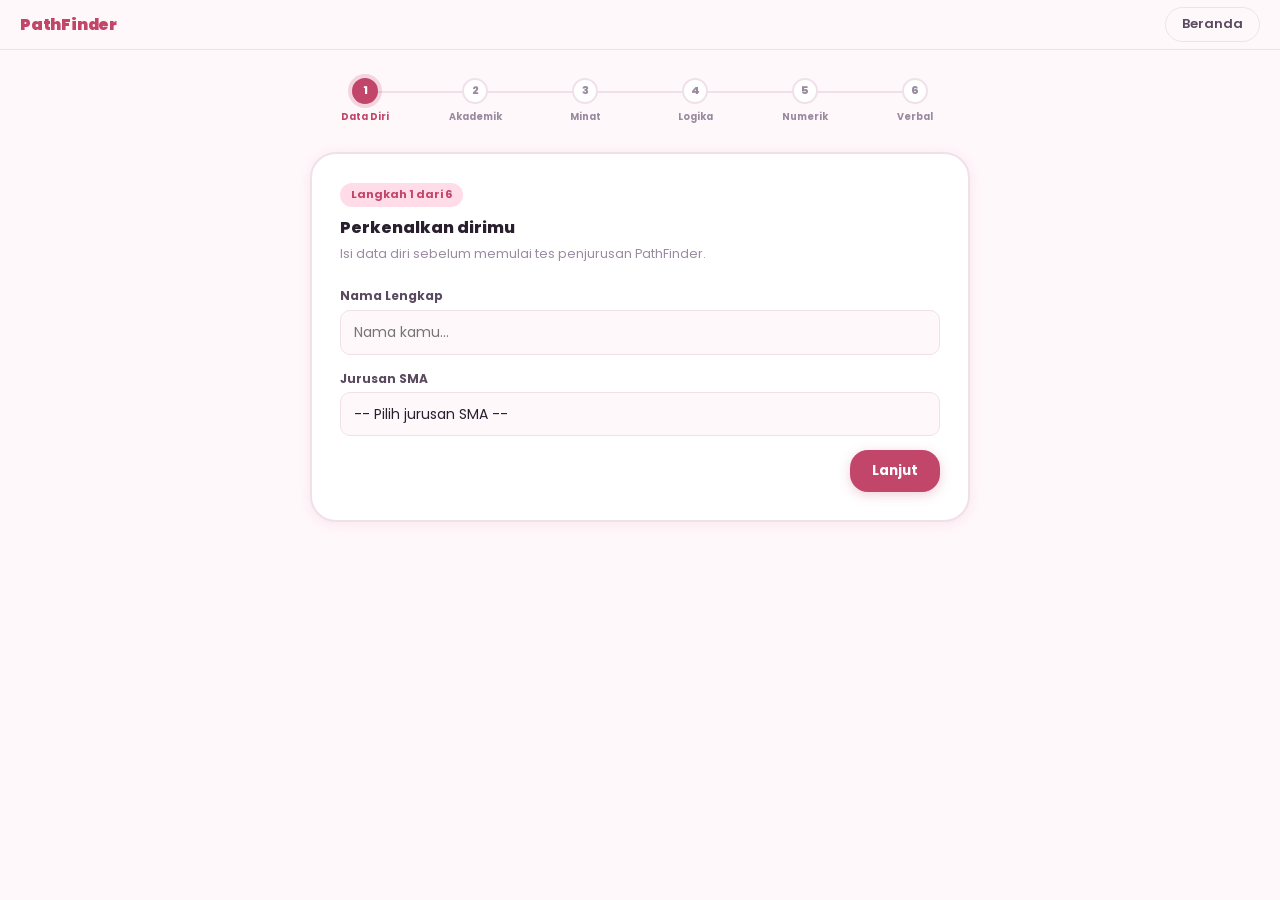
==== commit d370de73: "Fix struktur" ====
--- a/form.html
+++ b/form.html
@@ -4,7 +4,7 @@
 <meta charset="UTF-8">
 <meta name="viewport" content="width=device-width,initial-scale=1.0">
 <title>Tes Penjurusan — PathFinder</title>
-<link rel="stylesheet" href="style.css">
+<link rel="stylesheet" href="src/css/style.css">
 </head>
 <body>
 
@@ -38,7 +38,7 @@
 
   <div class="fcard">
 
-    <!-- Step 0 -->
+    <!-- Step 0: Data Diri -->
     <div class="fsec active" id="s0">
       <div class="fcard-tag">Langkah 1 dari 6</div>
       <div class="fcard-title">Perkenalkan dirimu</div>
@@ -50,31 +50,47 @@
       </div>
       <div class="field" id="f-sma">
         <label>Jurusan SMA</label>
-        <select id="sma"><option value="">-- Pilih jurusan SMA --</option><option value="MIPA">MIPA</option><option value="IPS">IPS</option></select>
+        <select id="sma">
+          <option value="">-- Pilih jurusan SMA --</option>
+          <option value="MIPA">MIPA</option>
+          <option value="IPS">IPS</option>
+        </select>
         <div class="field-err-msg">Pilih jurusan SMA.</div>
       </div>
-      <div class="fnav"><div></div><button class="btn btn-p" onclick="goNext()">Lanjut</button></div>
+      <div class="fnav">
+        <div></div>
+        <button class="btn btn-p" onclick="goNext()">Lanjut</button>
+      </div>
     </div>
 
-    <!-- Step 1 -->
+    <!-- Step 1: Nilai Akademik -->
     <div class="fsec" id="s1">
       <div class="fcard-tag">Langkah 2 dari 6</div>
       <div class="fcard-title">Nilai Akademik</div>
       <div class="fcard-desc">Masukkan nilai rapor terakhirmu dengan jujur (0–100).</div>
       <div id="mapelBox"></div>
-      <div class="fnav"><button class="btn btn-g" onclick="goPrev()">Kembali</button><button class="btn btn-p" onclick="goNext()">Lanjut</button></div>
+      <div class="fnav">
+        <button class="btn btn-g" onclick="goPrev()">Kembali</button>
+        <button class="btn btn-p" onclick="goNext()">Lanjut</button>
+      </div>
     </div>
 
-    <!-- Step 2 -->
+    <!-- Step 2: Kuisioner Minat -->
     <div class="fsec" id="s2">
       <div class="fcard-tag">Langkah 3 dari 6</div>
       <div class="fcard-title">Kuisioner Minat</div>
-      <div class="fcard-desc">Semua pernyataan wajib dijawab.<br>1 = Sangat Tidak Setuju &nbsp; 2 = Tidak Setuju &nbsp; 3 = Setuju &nbsp; 4 = Sangat Setuju</div>
+      <div class="fcard-desc">
+        Semua pernyataan wajib dijawab.<br>
+        1 = Sangat Tidak Setuju &nbsp; 2 = Tidak Setuju &nbsp; 3 = Setuju &nbsp; 4 = Sangat Setuju
+      </div>
       <div id="minatBox"></div>
-      <div class="fnav"><button class="btn btn-g" onclick="goPrev()">Kembali</button><button class="btn btn-p" onclick="goNext()">Lanjut</button></div>
+      <div class="fnav">
+        <button class="btn btn-g" onclick="goPrev()">Kembali</button>
+        <button class="btn btn-p" onclick="goNext()">Lanjut</button>
+      </div>
     </div>
 
-    <!-- Welcome Logika -->
+    <!-- Step 3: Welcome Logika -->
     <div class="fsec" id="s3">
       <div class="ws">
         <span class="ws-icon">🧩</span>
@@ -87,10 +103,13 @@
         </div>
         <div style="font-size:12px;color:#9A8AA0;font-weight:600;">Timer mulai saat kamu menekan Mulai Tes.</div>
       </div>
-      <div class="fnav"><button class="btn btn-g" onclick="goPrev()">Kembali</button><button class="btn btn-p" onclick="startTPA('logika')">Mulai Tes</button></div>
+      <div class="fnav">
+        <button class="btn btn-g" onclick="goPrev()">Kembali</button>
+        <button class="btn btn-p" onclick="startTPA('logika')">Mulai Tes</button>
+      </div>
     </div>
 
-    <!-- Welcome Numerik -->
+    <!-- Step 4: Welcome Numerik -->
     <div class="fsec" id="s4">
       <div class="ws">
         <span class="ws-icon">🔢</span>
@@ -102,10 +121,13 @@
           <span class="ws-rule">Boleh corat-coret</span>
         </div>
       </div>
-      <div class="fnav"><button class="btn btn-g" onclick="goPrev()">Kembali</button><button class="btn btn-p" onclick="startTPA('numerik')">Mulai Tes</button></div>
+      <div class="fnav">
+        <button class="btn btn-g" onclick="goPrev()">Kembali</button>
+        <button class="btn btn-p" onclick="startTPA('numerik')">Mulai Tes</button>
+      </div>
     </div>
 
-    <!-- Welcome Verbal -->
+    <!-- Step 5: Welcome Verbal -->
     <div class="fsec" id="s5">
       <div class="ws">
         <span class="ws-icon">📖</span>
@@ -117,222 +139,38 @@
           <span class="ws-rule">Perhatikan konteks</span>
         </div>
       </div>
-      <div class="fnav"><button class="btn btn-g" onclick="goPrev()">Kembali</button><button class="btn btn-p" onclick="startTPA('verbal')">Mulai Tes</button></div>
+      <div class="fnav">
+        <button class="btn btn-g" onclick="goPrev()">Kembali</button>
+        <button class="btn btn-p" onclick="startTPA('verbal')">Mulai Tes</button>
+      </div>
     </div>
 
-    <!-- TPA panel -->
+    <!-- Panel TPA (aktif saat tes berlangsung) -->
     <div class="fsec" id="s-tpa">
       <div class="fcard-tag" id="tpaTag">TPA</div>
       <div class="fcard-title" id="tpaTitle">Soal</div>
       <div class="fcard-desc" id="tpaDesc">Pilih jawaban yang paling tepat.</div>
       <div id="soalBox"></div>
-      <div class="fnav"><div></div><button class="btn btn-p" onclick="selesaiTPA()">Selesai & Lanjut</button></div>
+      <div class="fnav">
+        <div></div>
+        <button class="btn btn-p" onclick="selesaiTPA()">Selesai &amp; Lanjut</button>
+      </div>
     </div>
 
-  </div>
-</div>
+  </div><!-- /fcard -->
+</div><!-- /page-wrap -->
 
-<script src="fuzzy.js"></script>
-<script>
-let step=0, timerInt=null, timerSec=600, timerMax=600, activeTPA='';
-const tpaAns={logika:{},numerik:{},verbal:{}};
+<!--
+  URUTAN SCRIPT PENTING:
+  1. data.js   → konstanta (SQ_LOG, PM, JURUSAN, dll)
+  2. fuzzy.js  → engine kalkulasi (butuh JURUSAN, PROSPEK dari data.js)
+  3. utils.js  → helper (esc, showToast, dll)
+  4. app.js    → controller alur (butuh semua di atas)
+-->
+<script src="src/js/data.js"></script>
+<script src="src/js/fuzzy.js"></script>
+<script src="src/js/utils.js"></script>
+<script src="src/js/app.js"></script>
 
-const MAPEL_MIPA=['Matematika','Biologi','Kimia','Fisika','Bahasa Inggris'];
-const MAPEL_IPS=['Matematika','Sosiologi','Ekonomi','Bahasa Inggris'];
-
-const SQ_LOG=[
-  {q:"Semua siswa rajin. Budi adalah siswa. Kesimpulan yang tepat adalah...",o:["A. Budi tidak rajin","B. Budi rajin","C. Budi mungkin rajin","D. Tidak dapat disimpulkan"],j:"B"},
-  {q:"Jika hari hujan maka jalanan basah. Jalanan basah. Maka...",o:["A. Pasti hari hujan","B. Belum tentu hari hujan","C. Hari tidak hujan","D. Jalanan kering"],j:"B"},
-  {q:"Semua A adalah B. Semua B adalah C. Maka...",o:["A. Semua C adalah A","B. Sebagian A adalah C","C. Semua A adalah C","D. Tidak ada A adalah C"],j:"C"},
-  {q:"Ani lebih tinggi dari Budi. Budi lebih tinggi dari Caca. Siapa yang paling pendek?",o:["A. Ani","B. Budi","C. Caca","D. Tidak dapat ditentukan"],j:"C"},
-  {q:"Deret: 2, 4, 8, 16, ... Bilangan selanjutnya adalah...",o:["A. 24","B. 28","C. 30","D. 32"],j:"D"},
-  {q:"Deret: 3, 6, 11, 18, 27, ... Bilangan selanjutnya adalah...",o:["A. 36","B. 38","C. 40","D. 42"],j:"B"},
-  {q:"Jika P maka Q. Tidak Q. Maka...",o:["A. P","B. Tidak P","C. Mungkin P","D. Tidak dapat disimpulkan"],j:"B"},
-  {q:"Semua guru adalah sarjana. Pak Rudi bukan sarjana. Maka...",o:["A. Pak Rudi adalah guru","B. Pak Rudi bukan guru","C. Mungkin Pak Rudi guru","D. Tidak bisa disimpulkan"],j:"B"},
-  {q:"Deret: 1, 1, 2, 3, 5, 8, ... Bilangan selanjutnya adalah...",o:["A. 11","B. 12","C. 13","D. 14"],j:"C"},
-  {q:"Semua hewan adalah makhluk hidup. Pohon adalah makhluk hidup. Maka...",o:["A. Pohon adalah hewan","B. Pohon mungkin hewan","C. Pohon bukan hewan","D. Tidak bisa disimpulkan"],j:"D"},
-];
-const SQ_NUM=[
-  {q:"Tentukan angka berikutnya: 3, 6, 12, 24, ...",o:["A. 36","B. 42","C. 48","D. 56"],j:"C"},
-  {q:"Hasil dari 15% × 200 adalah...",o:["A. 25","B. 30","C. 35","D. 40"],j:"B"},
-  {q:"Perbandingan A dan B adalah 2:3, jumlah mereka 50. Nilai A adalah...",o:["A. 15","B. 20","C. 25","D. 30"],j:"B"},
-  {q:"Diskon 20% pada harga Rp200.000. Harga setelah diskon adalah...",o:["A. Rp140.000","B. Rp150.000","C. Rp160.000","D. Rp180.000"],j:"C"},
-  {q:"Rata-rata dari 10, 20, 30, 40, 50 adalah...",o:["A. 25","B. 30","C. 35","D. 40"],j:"B"},
-  {q:"Jika 3x = 21, maka nilai x² adalah...",o:["A. 7","B. 14","C. 49","D. 21"],j:"C"},
-  {q:"Deret: 2, 6, 12, 20, ... Bilangan selanjutnya adalah...",o:["A. 28","B. 30","C. 32","D. 36"],j:"B"},
-  {q:"Harga naik 20% menjadi Rp120.000. Harga awal adalah...",o:["A. Rp90.000","B. Rp96.000","C. Rp100.000","D. Rp110.000"],j:"C"},
-  {q:"5 buku harganya Rp75.000. Harga 8 buku adalah...",o:["A. Rp100.000","B. Rp110.000","C. Rp115.000","D. Rp120.000"],j:"D"},
-  {q:"Persegi panjang 12×8 cm. Kelilingnya adalah...",o:["A. 36 cm","B. 40 cm","C. 44 cm","D. 48 cm"],j:"B"},
-];
-const SQ_VER=[
-  {q:"Sinonim dari kata ABADI adalah...",o:["A. Sementara","B. Kekal","C. Singkat","D. Hilang"],j:"B"},
-  {q:"Antonim dari kata OPTIMIS adalah...",o:["A. Semangat","B. Realistis","C. Pesimis","D. Dinamis"],j:"C"},
-  {q:"Dokter : Rumah Sakit = Guru : ...",o:["A. Buku","B. Murid","C. Sekolah","D. Papan tulis"],j:"C"},
-  {q:"Kata yang TIDAK berhubungan: Mawar, Melati, Anggrek, Mangga",o:["A. Mawar","B. Melati","C. Anggrek","D. Mangga"],j:"D"},
-  {q:"Sinonim dari kata MEWAH adalah...",o:["A. Sederhana","B. Megah","C. Murah","D. Biasa"],j:"B"},
-  {q:"Antonim dari kata KONSISTEN adalah...",o:["A. Tetap","B. Stabil","C. Berubah-ubah","D. Taat"],j:"C"},
-  {q:"Pena : Menulis = Pisau : ...",o:["A. Tajam","B. Memotong","C. Besi","D. Dapur"],j:"B"},
-  {q:"Kalimat dengan ejaan paling tepat adalah...",o:["A. Kami pergi ke-sekolah hari ini.","B. Kami pergi kesekolah hari ini.","C. Kami pergi ke sekolah hari ini.","D. Kami pergi Ke Sekolah hari ini."],j:"C"},
-  {q:"Sinonim dari kata INOVASI adalah...",o:["A. Tradisi","B. Pembaruan","C. Warisan","D. Konservatif"],j:"B"},
-  {q:"Buku : Membaca = Lagu : ...",o:["A. Nada","B. Musik","C. Mendengarkan","D. Radio"],j:"C"},
-];
-
-const PM={
-  "Teknologi":["Saya tertarik mempelajari cara kerja komputer dan perangkat digital.","Saya tertarik mencoba aplikasi atau teknologi baru.","Saya tertarik belajar pemrograman atau pengembangan aplikasi.","Saya suka memecahkan masalah yang membutuhkan logika.","Saya tertarik dengan perkembangan AI dan teknologi masa depan."],
-  "Kesehatan":["Saya tertarik mempelajari tubuh manusia dan cara kerjanya.","Saya senang membantu orang yang sedang sakit.","Saya tertarik mempelajari obat-obatan dan dunia medis.","Saya tertarik dengan materi biologi dan kesehatan.","Saya ingin berkontribusi meningkatkan kualitas kesehatan masyarakat."],
-  "Bisnis":["Saya tertarik mempelajari cara mengelola keuangan.","Saya tertarik membangun atau mengembangkan usaha sendiri.","Saya senang merencanakan untuk mencapai keuntungan.","Saya tertarik mempelajari pemasaran dan strategi bisnis.","Saya senang menganalisis peluang dan risiko dalam usaha."],
-  "Komunikasi":["Saya senang berbicara dan menyampaikan ide kepada orang lain.","Saya mudah beradaptasi saat berinteraksi dengan orang baru.","Saya tertarik membuat presentasi atau berbicara di depan umum.","Saya senang menulis, membuat konten, atau menyampaikan informasi.","Saya tertarik mempelajari media, komunikasi, dan hubungan masyarakat."],
-  "Sosial":["Saya tertarik memahami perilaku dan karakter manusia.","Saya senang membantu menyelesaikan masalah orang lain.","Saya tertarik mempelajari fenomena sosial di masyarakat.","Saya senang bekerja dalam kelompok.","Saya tertarik melakukan kegiatan pelayanan masyarakat."],
-};
-
-function updProg(){
-  document.querySelectorAll('.prog-step').forEach((el,i)=>{
-    el.classList.remove('active','done');
-    if(i<step) el.classList.add('done');
-    if(i===step) el.classList.add('active');
-  });
-}
-
-function showStep(n){
-  document.querySelectorAll('.fsec').forEach(s=>s.classList.remove('active'));
-  const el=document.getElementById('s'+n);
-  if(el){el.classList.add('active');}
-  window.scrollTo({top:0,behavior:'smooth'});
-  updProg();
-}
-
-function goNext(){
-  if(!validate()) return;
-  if(step===0) buildMapel();
-  if(step===1) buildMinat();
-  step++;
-  showStep(step);
-}
-function goPrev(){step=Math.max(0,step-1);showStep(step);}
-
-function validate(){
-  if(step===0){
-    let ok=true;
-    const nama=document.getElementById('nama');
-    const sma=document.getElementById('sma');
-    document.getElementById('f-nama').classList.toggle('err',!nama.value.trim());
-    document.getElementById('f-sma').classList.toggle('err',!sma.value);
-    if(!nama.value.trim()||!sma.value) ok=false;
-    return ok;
-  }
-  if(step===1){
-    let ok=true;
-    document.querySelectorAll('#mapelBox input').forEach(inp=>{
-      const v=parseFloat(inp.value);
-      const e=isNaN(v)||v<0||v>100||inp.value==='';
-      inp.closest('.field').classList.toggle('err',e);
-      if(e) ok=false;
-    });
-    return ok;
-  }
-  if(step===2){
-    let miss=0;
-    Object.entries(PM).forEach(([kat,ps])=>{
-      ps.forEach((_,i)=>{if(!document.querySelector(`.sk-btn.on[data-kat="${kat}"][data-idx="${i}"]`)) miss++;});
-    });
-    if(miss>0){alert(`Masih ada ${miss} pernyataan yang belum dijawab. Semua wajib diisi!`);return false;}
-    return true;
-  }
-  return true;
-}
-
-function buildMapel(){
-  const sma=document.getElementById('sma').value;
-  const ms=sma==='MIPA'?MAPEL_MIPA:MAPEL_IPS;
-  document.getElementById('mapelBox').innerHTML='<div class="fgrid2">'+ms.map(m=>`<div class="field" id="fm-${m.replace(/ /g,'_')}"><label>${m}</label><input type="number" id="v-${m.replace(/ /g,'_')}" min="0" max="100" placeholder="0–100"><div class="field-err-msg">Nilai harus 0–100.</div></div>`).join('')+'</div>';
-}
-
-function buildMinat(){
-  document.getElementById('minatBox').innerHTML=Object.entries(PM).map(([kat,ps])=>`
-  <div class="minat-cat">
-    <div class="minat-hd">${kat}</div>
-    ${ps.map((p,i)=>`<div class="prow"><div class="prow-txt">${i+1}. ${p}</div><div class="skala">${[1,2,3,4].map(n=>`<button class="sk-btn" data-kat="${kat}" data-idx="${i}" data-val="${n}" onclick="pickSk(this)">${n}</button>`).join('')}</div></div>`).join('')}
-  </div>`).join('');
-}
-
-function pickSk(btn){
-  const k=btn.dataset.kat,i=btn.dataset.idx;
-  document.querySelectorAll(`.sk-btn[data-kat="${k}"][data-idx="${i}"]`).forEach(b=>b.classList.remove('on'));
-  btn.classList.add('on');
-}
-
-function startTPA(type){
-  activeTPA=type;
-  const sq={logika:SQ_LOG,numerik:SQ_NUM,verbal:SQ_VER}[type];
-  document.getElementById('tpaTag').textContent='TPA '+type.charAt(0).toUpperCase()+type.slice(1);
-  document.getElementById('tpaTitle').textContent={logika:'Soal Logika',numerik:'Soal Numerik',verbal:'Soal Verbal'}[type];
-  document.getElementById('soalBox').innerHTML=sq.map((s,si)=>`
-  <div class="soal" id="sq${si}">
-    <div class="soal-num">Soal ${si+1} dari ${sq.length}</div>
-    <div class="soal-txt">${s.q}</div>
-    <div class="opsi-list">${s.o.map(o=>`<label class="opsi" onclick="pickOpsi(this,'${type}-${si}')"><input type="radio" name="${type}-${si}" value="${o[0]}"><div class="opsi-radio"></div>${o}</label>`).join('')}</div>
-  </div>`).join('');
-
-  document.getElementById('s-tpa').classList.add('active');
-  document.querySelectorAll('.fsec:not(#s-tpa)').forEach(s=>s.classList.remove('active'));
-
-  timerSec=600;timerMax=600;
-  clearInterval(timerInt);
-  updFloatTimer();
-  document.getElementById('floatTimer').classList.add('show');
-  timerInt=setInterval(()=>{timerSec--;updFloatTimer();if(timerSec<=0){clearInterval(timerInt);selesaiTPA();}},1000);
-}
-
-function updFloatTimer(){
-  const m=Math.floor(timerSec/60),s=timerSec%60;
-  const val=document.getElementById('ftVal');
-  const fill=document.getElementById('ftFill');
-  const pct=(timerSec/timerMax)*100;
-  val.textContent=`${m}:${s.toString().padStart(2,'0')}`;
-  fill.style.width=pct+'%';
-  val.className='ft-val'+(timerSec<=60?' danger':timerSec<=120?' warn':'');
-  fill.style.background=timerSec<=60?'#dc2626':timerSec<=120?'#d97706':'#C2456A';
-}
-
-function pickOpsi(el,name){
-  document.querySelectorAll(`[onclick="pickOpsi(this,'${name}')"]`).forEach(l=>l.classList.remove('picked'));
-  el.classList.add('picked');
-  el.closest('.soal').classList.add('answered');
-}
-
-function selesaiTPA(){
-  clearInterval(timerInt);
-  document.getElementById('floatTimer').classList.remove('show');
-  const sq={logika:SQ_LOG,numerik:SQ_NUM,verbal:SQ_VER}[activeTPA];
-  let benar=0;
-  sq.forEach((s,i)=>{const sel=document.querySelector(`input[name="${activeTPA}-${i}"]:checked`);if(sel&&sel.value===s.j)benar++;});
-  tpaAns[activeTPA]=(benar/sq.length)*100;
-  document.getElementById('s-tpa').classList.remove('active');
-  step++;
-  if(step>5) submitAll();
-  else showStep(step);
-}
-
-function submitAll(){
-  const nama=document.getElementById('nama').value.trim();
-  const sma=document.getElementById('sma').value;
-  const mapel={};
-  document.querySelectorAll('#mapelBox input').forEach(inp=>{mapel[inp.id.replace('v-','').replace(/_/g,' ')]=parseFloat(inp.value)||0;});
-  const akPerKat=hitungAkademik(mapel,sma);
-  const minatRaw={};
-  document.querySelectorAll('.sk-btn.on').forEach(btn=>{const k=btn.dataset.kat;if(!minatRaw[k])minatRaw[k]=[];minatRaw[k].push(parseInt(btn.dataset.val));});
-  const minatVals={};
-  Object.keys(PM).forEach(kat=>{const v=minatRaw[kat]||[];minatVals[kat]=v.length?((v.reduce((a,b)=>a+b,0)-v.length)/(v.length*3))*100:50;});
-  const hasil=hitungSemua(akPerKat,tpaAns,minatVals,sma);
-  const hist=JSON.parse(localStorage.getItem('pf_history')||'[]');
-  hist.unshift({nama,tanggal:new Date().toLocaleDateString('id'),top1:hasil[0].jurusan,pct:hasil[0].pct});
-  localStorage.setItem('pf_history',JSON.stringify(hist.slice(0,10)));
-  localStorage.setItem('pf_nama',nama);
-  localStorage.setItem('pf_hasil',JSON.stringify(hasil));
-  window.location.href='hasil.html';
-}
-
-updProg();
-</script>
 </body>
 </html>
--- a/src/css/style.css
+++ b/src/css/style.css
@@ -0,0 +1,271 @@
+@import url('https://fonts.googleapis.com/css2?family=Poppins:wght@300;400;500;600;700;800;900&display=swap');
+
+:root {
+  --peony:     #FFDCE8;
+  --peony-2:   #FFB3CD;
+  --peony-3:   #FF85AD;
+  --peony-ink: #C2456A;
+  --butter:    #FEFDD0;
+  --butter-2:  #FFF9A0;
+  --butter-ink:#8A7A00;
+  --ink:       #2A1F2E;
+  --ink-2:     #5A4A60;
+  --ink-3:     #9A8AA0;
+  --border:    #F0E0EA;
+  --white:     #FFFFFF;
+  --bg:        #FFF8FB;
+  --r:10px; --rl:18px; --rxl:26px;
+  --sh:   0 2px 14px rgba(194,69,106,.10);
+  --sh-md:0 6px 28px rgba(194,69,106,.16);
+  --sh-lg:0 12px 48px rgba(194,69,106,.22);
+}
+
+*,*::before,*::after{margin:0;padding:0;box-sizing:border-box;}
+html{scroll-behavior:smooth;}
+body{font-family:'Poppins',sans-serif;background:var(--bg);color:var(--ink);min-height:100vh;font-size:14px;line-height:1.6;overflow-x:hidden;}
+
+/* Sidebar */
+.sb-ov{position:fixed;inset:0;background:rgba(42,31,46,.35);z-index:399;opacity:0;visibility:hidden;transition:.25s;}
+.sb-ov.show{opacity:1;visibility:visible;}
+.sidebar{position:fixed;top:0;left:0;height:100%;width:270px;max-width:85%;background:var(--white);z-index:400;transform:translateX(-100%);transition:.28s cubic-bezier(.4,0,.2,1);display:flex;flex-direction:column;box-shadow:var(--sh-lg);}
+.sidebar.open{transform:translateX(0);}
+.sb-head{padding:20px;border-bottom:1.5px solid var(--border);display:flex;align-items:center;justify-content:space-between;}
+.sb-logo{font-size:17px;font-weight:900;color:var(--peony-ink);}
+.sb-close{background:none;border:none;font-size:18px;color:var(--ink-3);cursor:pointer;width:28px;height:28px;border-radius:50%;display:flex;align-items:center;justify-content:center;transition:.15s;}
+.sb-close:hover{background:var(--peony);color:var(--peony-ink);}
+.sb-body{flex:1;overflow-y:auto;padding:14px 10px;}
+.sb-section{margin-bottom:20px;}
+.sb-sec-lbl{font-size:10px;font-weight:700;letter-spacing:1.2px;text-transform:uppercase;color:var(--ink-3);padding:0 10px;margin-bottom:8px;}
+.sb-link{display:flex;align-items:center;gap:10px;padding:10px 12px;border-radius:var(--r);font-size:13.5px;font-weight:600;color:var(--ink-2);text-decoration:none;cursor:pointer;transition:.15s;border:none;background:none;width:100%;text-align:left;font-family:'Poppins',sans-serif;}
+.sb-link:hover{background:var(--peony);color:var(--peony-ink);}
+.sb-foot{padding:16px 20px;border-top:1.5px solid var(--border);font-size:11.5px;color:var(--ink-3);text-align:center;}
+
+/* Modals */
+.modal-ov{position:fixed;inset:0;background:rgba(42,31,46,.4);z-index:500;display:flex;align-items:center;justify-content:center;padding:20px;opacity:0;visibility:hidden;transition:.22s;}
+.modal-ov.show{opacity:1;visibility:visible;}
+.modal-box{background:var(--white);border-radius:var(--rxl);padding:28px;max-width:460px;width:100%;box-shadow:var(--sh-lg);transform:scale(.95);transition:.22s;border:2px solid var(--peony);}
+.modal-ov.show .modal-box{transform:scale(1);}
+.modal-close{float:right;background:var(--peony);border:none;width:26px;height:26px;border-radius:50%;font-size:13px;cursor:pointer;color:var(--peony-ink);font-weight:700;font-family:'Poppins',sans-serif;}
+.m-title{font-size:18px;font-weight:800;color:var(--ink);margin:8px 0 4px;}
+.m-sub{font-size:11px;font-weight:700;letter-spacing:.8px;text-transform:uppercase;color:var(--peony-ink);margin-bottom:16px;}
+.m-body{font-size:13.5px;color:var(--ink-2);line-height:1.75;}
+.m-tags{display:flex;flex-wrap:wrap;gap:6px;margin:8px 0;}
+.m-tag{padding:4px 12px;border-radius:999px;font-size:12px;font-weight:600;}
+.m-tag-p{background:var(--peony);color:var(--peony-ink);}
+.m-tag-b{background:var(--butter);color:var(--butter-ink);}
+.m-tag-g{background:#ecfdf5;color:#065f46;}
+.m-cta{width:100%;padding:12px;background:var(--peony-ink);color:#fff;border:none;border-radius:var(--rl);font-family:'Poppins',sans-serif;font-size:14px;font-weight:700;cursor:pointer;margin-top:14px;transition:.2s;}
+.m-cta:hover{background:var(--peony-3);}
+
+/* Topbar */
+.topbar{position:sticky;top:0;z-index:200;height:50px;padding:0 20px;display:flex;align-items:center;justify-content:space-between;background:rgba(255,248,251,.92);backdrop-filter:blur(14px);border-bottom:1.5px solid var(--border);}
+.topbar-left{display:flex;align-items:center;gap:10px;}
+.ham{background:none;border:none;cursor:pointer;padding:6px;border-radius:var(--r);color:var(--ink-2);transition:.15s;display:flex;flex-direction:column;gap:4px;align-items:center;}
+.ham:hover{background:var(--peony);}
+.ham span{display:block;width:18px;height:2px;background:currentColor;border-radius:2px;}
+.tb-brand{font-size:16px;font-weight:900;color:var(--peony-ink);text-decoration:none;letter-spacing:-.2px;}
+.tb-right{display:flex;align-items:center;gap:8px;}
+.tb-btn{padding:7px 18px;background:var(--peony-ink);color:#fff;border:none;border-radius:999px;font-family:'Poppins',sans-serif;font-size:13px;font-weight:700;cursor:pointer;text-decoration:none;transition:.2s;display:inline-block;}
+.tb-btn:hover{background:var(--peony-3);}
+.tb-ghost{background:transparent;color:var(--ink-2);border:1.5px solid var(--border);padding:6px 16px;border-radius:999px;font-family:'Poppins',sans-serif;font-size:13px;font-weight:600;cursor:pointer;text-decoration:none;transition:.2s;display:inline-block;}
+.tb-ghost:hover{border-color:var(--peony-2);color:var(--peony-ink);background:var(--peony);}
+
+/* Hero — compact */
+.hero{position:relative;min-height:210px;display:flex;align-items:center;justify-content:center;text-align:center;padding:36px 24px;overflow:hidden;background:linear-gradient(160deg,var(--peony) 0%,#FFE8F0 40%,var(--butter) 100%);}
+.hero::before{content:'';position:absolute;inset:0;background-image:radial-gradient(circle,rgba(194,69,106,.12) 1.5px,transparent 1.5px);background-size:22px 22px;pointer-events:none;}
+.hero-blob1{position:absolute;width:220px;height:220px;border-radius:50%;background:rgba(255,181,205,.35);top:-60px;left:-40px;filter:blur(50px);pointer-events:none;}
+.hero-blob2{position:absolute;width:180px;height:180px;border-radius:50%;background:rgba(255,249,160,.5);bottom:-40px;right:20px;filter:blur(40px);pointer-events:none;}
+.hero-inner{position:relative;z-index:2;}
+.hero-tag{display:inline-block;background:rgba(255,255,255,.6);backdrop-filter:blur(6px);border:1px solid rgba(194,69,106,.2);color:var(--peony-ink);font-size:11px;font-weight:700;letter-spacing:.8px;text-transform:uppercase;padding:4px 13px;border-radius:999px;margin-bottom:12px;}
+.hero h1{font-size:clamp(1.9rem,5vw,2.8rem);font-weight:900;color:var(--ink);line-height:1.08;letter-spacing:-.4px;margin-bottom:10px;}
+.hero h1 span{color:var(--peony-ink);}
+.hero-sub{font-size:13.5px;color:var(--ink-2);font-weight:500;margin-bottom:20px;max-width:420px;margin-left:auto;margin-right:auto;}
+.hero-pills{display:flex;justify-content:center;gap:7px;flex-wrap:wrap;margin-bottom:18px;}
+.hero-pill{background:rgba(255,255,255,.65);backdrop-filter:blur(4px);border:1px solid rgba(194,69,106,.18);color:var(--ink-2);font-size:11.5px;font-weight:600;padding:4px 12px;border-radius:999px;}
+.hero-btn{display:inline-flex;align-items:center;gap:7px;padding:12px 28px;background:var(--peony-ink);color:#fff;border-radius:var(--rl);font-size:14px;font-weight:800;text-decoration:none;transition:.22s;box-shadow:0 4px 18px rgba(194,69,106,.3);}
+.hero-btn:hover{transform:translateY(-2px);box-shadow:0 8px 28px rgba(194,69,106,.38);}
+
+/* Wrap */
+.wrap{width:92%;max-width:960px;margin:0 auto;}
+
+/* Section label */
+.sec-lbl{font-size:10.5px;font-weight:700;letter-spacing:1.4px;text-transform:uppercase;color:var(--ink-3);margin:32px 0 18px;display:flex;align-items:center;gap:10px;}
+.sec-lbl::after{content:'';flex:1;height:1px;background:var(--border);}
+
+/* Category folders */
+.cat-row-top{display:grid;grid-template-columns:repeat(3,1fr);gap:26px;margin-bottom:22px;}
+.cat-row-bot{display:flex;justify-content:center;gap:26px;margin-bottom:44px;}
+.cat-row-bot .cat-item{width:calc((100% - 52px)/3);max-width:200px;}
+.cat-item{display:flex;flex-direction:column;align-items:center;text-align:center;gap:8px;cursor:pointer;transition:transform .22s;}
+.cat-item:hover{transform:translateY(-8px);}
+.cat-img-wrap{position:relative;width:100%;max-width:115px;}
+.cat-img-wrap img{width:100%;display:block;filter:drop-shadow(0 7px 18px rgba(194,69,106,.18));transition:filter .22s;}
+.cat-item:hover .cat-img-wrap img{filter:drop-shadow(0 12px 26px rgba(194,69,106,.28));}
+.cat-emoji-box{width:106px;height:106px;border-radius:20px;display:flex;align-items:center;justify-content:center;font-size:46px;filter:drop-shadow(0 7px 18px rgba(0,0,0,.10));transition:.22s;}
+.cat-item:hover .cat-emoji-box{transform:scale(1.05);}
+.cat-name{font-size:13px;font-weight:800;color:var(--ink);}
+.cat-sub{font-size:11px;color:var(--ink-3);margin-top:-4px;}
+
+/* Footer — compact */
+.footer{margin-top:36px;padding:20px 0;background:linear-gradient(135deg,var(--peony) 0%,var(--butter) 100%);border-top:2px solid var(--peony-2);}
+.footer-inner{width:92%;max-width:960px;margin:0 auto;display:flex;align-items:center;justify-content:space-between;flex-wrap:wrap;gap:12px;}
+.footer-brand{font-size:15px;font-weight:900;color:var(--peony-ink);}
+.footer-links{display:flex;gap:16px;flex-wrap:wrap;}
+.footer-links a{font-size:12.5px;font-weight:600;color:var(--ink-2);text-decoration:none;cursor:pointer;transition:.15s;}
+.footer-links a:hover{color:var(--peony-ink);}
+.footer-copy{font-size:11px;color:var(--ink-3);}
+
+/* ── FORM PAGE ── */
+.page-wrap{width:92%;max-width:660px;margin:0 auto;padding:28px 0 52px;}
+
+/* Progress */
+.prog-wrap{display:flex;align-items:flex-start;margin-bottom:28px;}
+.prog-step{flex:1;display:flex;flex-direction:column;align-items:center;position:relative;}
+.prog-step:not(:last-child)::after{content:'';position:absolute;top:13px;left:50%;width:100%;height:2px;background:var(--border);z-index:0;}
+.prog-step.done::after{background:var(--peony-ink);}
+.prog-dot{width:26px;height:26px;border-radius:50%;border:2.5px solid var(--border);background:var(--white);display:flex;align-items:center;justify-content:center;font-size:11px;font-weight:800;color:var(--ink-3);z-index:1;position:relative;transition:.2s;}
+.prog-step.active .prog-dot{background:var(--peony-ink);border-color:var(--peony-ink);color:#fff;box-shadow:0 0 0 4px rgba(194,69,106,.2);}
+.prog-step.done .prog-dot{background:var(--peony-ink);border-color:var(--peony-ink);color:#fff;}
+.prog-lbl{margin-top:5px;font-size:9.5px;font-weight:700;color:var(--ink-3);text-align:center;}
+.prog-step.active .prog-lbl{color:var(--peony-ink);}
+
+/* Card */
+.fcard{background:var(--white);border:2px solid var(--border);border-radius:var(--rxl);padding:28px;box-shadow:var(--sh);margin-bottom:18px;}
+.fcard-tag{display:inline-flex;align-items:center;gap:5px;background:var(--peony);color:var(--peony-ink);font-size:11px;font-weight:700;padding:3px 11px;border-radius:999px;margin-bottom:8px;}
+.fcard-title{font-size:16px;font-weight:800;color:var(--ink);margin-bottom:4px;}
+.fcard-desc{font-size:12.5px;color:var(--ink-3);margin-bottom:22px;line-height:1.6;}
+.fsec{display:none;}.fsec.active{display:block;}
+
+/* Fields */
+.field{margin-bottom:14px;}
+.field label{display:block;margin-bottom:4px;font-size:12px;font-weight:700;color:var(--ink-2);}
+.field input,.field select{width:100%;padding:11px 13px;font-size:14px;font-family:'Poppins',sans-serif;background:var(--bg);border:1.5px solid var(--border);border-radius:var(--r);outline:none;color:var(--ink);transition:.18s;-webkit-appearance:none;}
+.field input:focus,.field select:focus{border-color:var(--peony-ink);box-shadow:0 0 0 3px rgba(194,69,106,.12);background:var(--white);}
+.field.err input,.field.err select{border-color:#f87171;background:#fff5f5;}
+.field-err-msg{font-size:11.5px;color:#ef4444;margin-top:3px;display:none;}
+.field.err .field-err-msg{display:block;}
+.fgrid2{display:grid;grid-template-columns:1fr 1fr;gap:12px;}
+
+/* TPA Soal */
+.soal{background:var(--bg);border:1.5px solid var(--border);border-radius:var(--rl);padding:18px 20px;margin-bottom:10px;transition:.2s;}
+.soal.answered{border-color:var(--peony-2);background:linear-gradient(135deg,rgba(255,220,232,.2),rgba(254,253,208,.2));}
+.soal-num{display:inline-block;background:var(--peony-ink);color:#fff;font-size:10px;font-weight:800;padding:2px 9px;border-radius:999px;margin-bottom:7px;letter-spacing:.5px;}
+.soal-txt{font-size:13.5px;color:var(--ink);line-height:1.65;margin-bottom:12px;font-weight:500;}
+.opsi-list{display:flex;flex-direction:column;gap:6px;}
+.opsi{display:flex;align-items:center;gap:9px;padding:9px 13px;border:1.5px solid var(--border);border-radius:var(--r);cursor:pointer;transition:.15s;background:var(--white);font-size:13px;color:var(--ink-2);font-weight:500;}
+.opsi:hover{border-color:var(--peony-2);background:var(--peony);}
+.opsi input{display:none;}
+.opsi.picked{border-color:var(--peony-ink);background:var(--peony);color:var(--peony-ink);font-weight:700;}
+.opsi-radio{width:14px;height:14px;border-radius:50%;border:2px solid var(--border);flex-shrink:0;transition:.15s;}
+.opsi.picked .opsi-radio{border-color:var(--peony-ink);background:var(--peony-ink);}
+
+/* Minat */
+.minat-cat{margin-bottom:22px;}
+.minat-hd{font-size:13px;font-weight:800;color:var(--ink);padding:9px 14px;border-radius:var(--r);background:linear-gradient(135deg,var(--peony),var(--butter));border-left:3px solid var(--peony-ink);margin-bottom:10px;}
+.prow{display:flex;align-items:center;justify-content:space-between;gap:12px;padding:10px 0;border-bottom:1px solid var(--border);font-size:13px;color:var(--ink-2);font-weight:500;}
+.prow:last-child{border-bottom:none;}
+.prow-txt{flex:1;line-height:1.55;}
+.skala{display:flex;gap:5px;flex-shrink:0;}
+.sk-btn{width:32px;height:32px;border-radius:50%;border:1.5px solid var(--border);background:var(--white);color:var(--ink-3);font-size:12px;font-weight:700;cursor:pointer;transition:.15s;display:flex;align-items:center;justify-content:center;font-family:'Poppins',sans-serif;}
+.sk-btn:hover{border-color:var(--peony-2);color:var(--peony-ink);}
+.sk-btn.on{background:var(--peony-ink);border-color:var(--peony-ink);color:#fff;}
+
+/* Welcome screen */
+.ws{text-align:center;padding:10px 0 18px;}
+.ws-icon{font-size:52px;margin-bottom:10px;display:block;}
+.ws-title{font-size:20px;font-weight:900;color:var(--ink);margin-bottom:8px;}
+.ws-desc{font-size:13.5px;color:var(--ink-2);margin-bottom:14px;line-height:1.65;font-weight:500;}
+.ws-rules{display:flex;flex-wrap:wrap;justify-content:center;gap:7px;margin:12px 0;}
+.ws-rule{background:var(--peony);color:var(--peony-ink);font-size:12.5px;font-weight:700;padding:6px 14px;border-radius:999px;}
+
+/* Floating timer */
+.float-timer{position:fixed;bottom:24px;right:24px;z-index:300;background:var(--white);border:2px solid var(--peony-2);border-radius:999px;padding:8px 18px;box-shadow:var(--sh-md);display:none;align-items:center;gap:10px;transition:.3s;}
+.float-timer.show{display:flex;}
+.ft-label{font-size:11px;font-weight:700;color:var(--ink-3);}
+.ft-val{font-size:18px;font-weight:900;color:var(--peony-ink);font-variant-numeric:tabular-nums;min-width:52px;text-align:center;}
+.ft-val.warn{color:#d97706;}
+.ft-val.danger{color:#dc2626;animation:blink .7s infinite alternate;}
+.ft-track{width:60px;height:5px;background:var(--peony);border-radius:999px;overflow:hidden;}
+.ft-fill{height:100%;border-radius:999px;background:var(--peony-ink);transition:width 1s linear;}
+@keyframes blink{from{opacity:1}to{opacity:.4}}
+
+/* Nav buttons */
+.fnav{display:flex;justify-content:space-between;gap:12px;margin-top:8px;}
+.btn{display:inline-flex;align-items:center;gap:6px;padding:11px 22px;border-radius:var(--rl);font-size:13.5px;font-weight:700;font-family:'Poppins',sans-serif;cursor:pointer;border:none;transition:.2s;text-decoration:none;}
+.btn-p{background:var(--peony-ink);color:#fff;box-shadow:0 3px 12px rgba(194,69,106,.25);}
+.btn-p:hover{background:var(--peony-3);transform:translateY(-1px);}
+.btn-g{background:var(--white);color:var(--ink-2);border:1.5px solid var(--border);}
+.btn-g:hover{border-color:var(--peony-2);color:var(--peony-ink);background:var(--peony);}
+.btn-block{width:100%;justify-content:center;}
+
+/* ── HASIL PAGE ── */
+.hasil-wrap{width:92%;max-width:860px;margin:0 auto;padding-bottom:56px;}
+.hasil-hero{text-align:center;padding:36px 0 24px;position:relative;}
+.hh-deco{position:absolute;top:0;left:50%;transform:translateX(-50%);width:100%;height:100%;pointer-events:none;overflow:hidden;}
+.hh-blob1{position:absolute;width:200px;height:200px;border-radius:50%;background:rgba(255,220,232,.5);top:-30px;left:10%;filter:blur(40px);}
+.hh-blob2{position:absolute;width:160px;height:160px;border-radius:50%;background:rgba(254,253,208,.7);top:0;right:10%;filter:blur(35px);}
+.hh-inner{position:relative;z-index:1;}
+.hh-title{font-size:2rem;font-weight:900;color:var(--ink);margin-bottom:6px;}
+.hh-sub{font-size:13.5px;color:var(--ink-3);font-weight:500;}
+.hh-chip{display:inline-block;background:var(--peony);color:var(--peony-ink);font-weight:800;padding:5px 18px;border-radius:999px;font-size:13px;border:1.5px solid var(--peony-2);margin-top:8px;}
+
+/* Top 3 cards */
+.top3{display:grid;grid-template-columns:repeat(3,1fr);gap:14px;margin-bottom:24px;}
+.rcard{background:var(--white);border:2px solid var(--border);border-radius:var(--rxl);padding:22px 16px;text-align:center;transition:.2s;position:relative;overflow:hidden;}
+.rcard::before{content:'';position:absolute;top:0;left:0;right:0;height:4px;}
+.rcard.r1::before{background:linear-gradient(90deg,var(--peony-ink),var(--peony-3));}
+.rcard.r2::before{background:var(--peony-2);}
+.rcard.r3::before{background:var(--border);}
+.rcard.r1{border-color:var(--peony-2);box-shadow:var(--sh-md);}
+.rcard:hover{transform:translateY(-3px);box-shadow:var(--sh-md);}
+.medal{font-size:26px;margin-bottom:6px;}
+.rname{font-size:14px;font-weight:800;color:var(--ink);min-height:44px;display:flex;align-items:center;justify-content:center;margin-bottom:8px;}
+.rpct{font-size:34px;font-weight:900;color:var(--peony-ink);}
+.rpct-lbl{font-size:11px;color:var(--ink-3);margin-bottom:8px;font-weight:600;}
+.rlbl{display:inline-block;padding:3px 12px;border-radius:999px;font-size:11px;font-weight:700;}
+.l-sv{background:var(--peony);color:var(--peony-ink);}
+.l-co{background:var(--butter);color:var(--butter-ink);}
+.l-ck{background:#fef3c7;color:#92400e;}
+.l-ku{background:#fee2e2;color:#991b1b;}
+
+/* Detail cards */
+.rdetail{background:var(--white);border:2px solid var(--border);border-radius:var(--rxl);padding:24px 26px;margin-bottom:16px;position:relative;overflow:hidden;}
+.rdetail::after{content:'';position:absolute;top:0;right:0;width:80px;height:80px;border-radius:0 var(--rxl) 0 100%;background:linear-gradient(135deg,var(--peony),var(--butter));opacity:.4;}
+.rdetail-title{font-size:14.5px;font-weight:800;color:var(--ink);margin-bottom:14px;display:flex;align-items:center;gap:8px;}
+.pgrid{display:grid;grid-template-columns:repeat(auto-fill,minmax(140px,1fr));gap:8px;}
+.ptag{background:var(--peony);border:1px solid var(--peony-2);border-radius:var(--rl);padding:9px 12px;font-size:12px;font-weight:700;color:var(--peony-ink);}
+.aitem{padding:9px 0;border-bottom:1px solid var(--border);font-size:13px;color:var(--ink-2);display:flex;align-items:flex-start;gap:9px;line-height:1.6;font-weight:500;}
+.aitem:last-child{border-bottom:none;}
+.acheck{width:18px;height:18px;border-radius:50%;background:var(--peony-ink);color:#fff;font-size:10px;font-weight:800;display:flex;align-items:center;justify-content:center;flex-shrink:0;margin-top:1px;}
+
+/* Score bar */
+.sbar{margin-bottom:12px;}
+.sbar-lbl{display:flex;justify-content:space-between;font-size:12.5px;font-weight:700;color:var(--ink-2);margin-bottom:4px;}
+.sbar-track{height:8px;border-radius:999px;background:var(--peony);overflow:hidden;}
+.sbar-fill{height:100%;border-radius:999px;background:var(--peony-ink);transition:width .8s ease;}
+
+/* All table */
+.all-tbl{background:var(--white);border:2px solid var(--border);border-radius:var(--rxl);overflow:hidden;margin-bottom:48px;}
+.all-tbl table{width:100%;border-collapse:collapse;}
+.all-tbl thead th{padding:11px 14px;text-align:left;font-size:10px;font-weight:700;text-transform:uppercase;letter-spacing:.7px;color:var(--ink-3);background:var(--peony);border-bottom:1.5px solid var(--border);}
+.all-tbl tbody td{padding:11px 14px;font-size:13px;color:var(--ink-2);border-bottom:1px solid var(--border);font-weight:500;}
+.all-tbl tbody tr:last-child td{border-bottom:none;}
+.all-tbl tbody tr:hover td{background:var(--peony);}
+
+.action-row{display:flex;justify-content:center;gap:10px;flex-wrap:wrap;padding:0 0 52px;}
+
+/* PDF content */
+#pdfDoc{font-family:'Poppins',sans-serif;}
+
+/* Responsive */
+@media(max-width:640px){
+  .cat-row-top{grid-template-columns:repeat(2,1fr);gap:18px;}
+  .cat-row-bot{gap:16px;}
+  .cat-row-bot .cat-item{max-width:none;width:calc(50% - 8px);}
+  .top3{grid-template-columns:1fr;}
+  .fgrid2{grid-template-columns:1fr;}
+  .fcard{padding:18px;}
+  .prog-lbl{display:none;}
+  .prow{flex-direction:column;align-items:flex-start;}
+  .float-timer{bottom:16px;right:16px;padding:7px 14px;}
+}
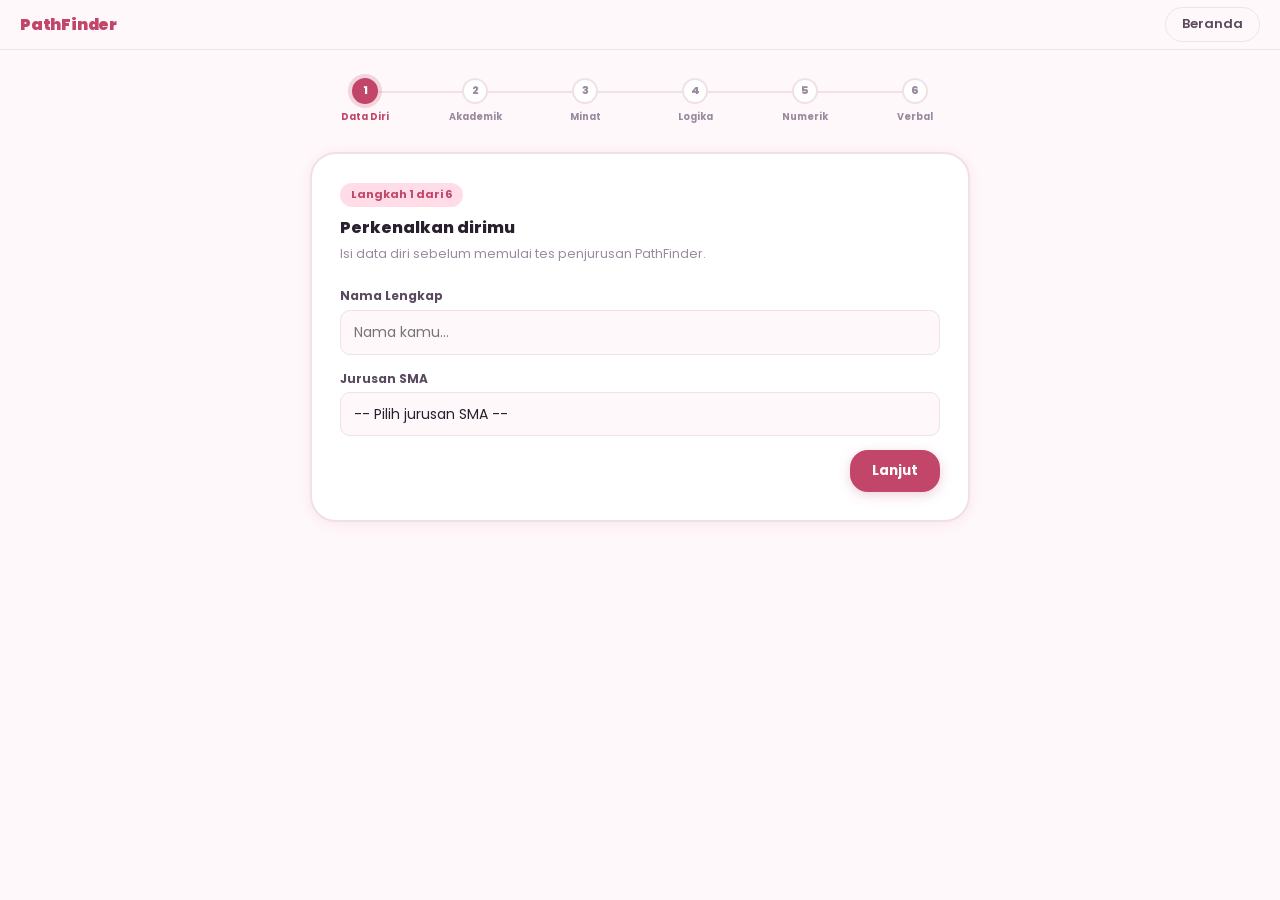
==== commit 7f507486: "Perbarui kode" ====
--- a/form.html
+++ b/form.html
@@ -97,7 +97,7 @@
         <div class="ws-title">TPA Logika</div>
         <div class="ws-desc">10 soal penalaran logika berstandar TPA nasional.</div>
         <div class="ws-rules">
-          <span class="ws-rule">10 menit</span>
+          <span class="ws-rule">7 menit</span>
           <span class="ws-rule">10 soal</span>
           <span class="ws-rule">Pilihan ganda</span>
         </div>
@@ -116,7 +116,7 @@
         <div class="ws-title">TPA Numerik</div>
         <div class="ws-desc">10 soal deret angka, aritmatika, dan soal cerita.</div>
         <div class="ws-rules">
-          <span class="ws-rule">10 menit</span>
+          <span class="ws-rule">7 menit</span>
           <span class="ws-rule">10 soal</span>
           <span class="ws-rule">Boleh corat-coret</span>
         </div>
@@ -134,7 +134,7 @@
         <div class="ws-title">TPA Verbal</div>
         <div class="ws-desc">10 soal sinonim, antonim, dan analogi kata.</div>
         <div class="ws-rules">
-          <span class="ws-rule">10 menit</span>
+          <span class="ws-rule">7 menit</span>
           <span class="ws-rule">10 soal</span>
           <span class="ws-rule">Perhatikan konteks</span>
         </div>
@@ -160,13 +160,6 @@
   </div><!-- /fcard -->
 </div><!-- /page-wrap -->
 
-<!--
-  URUTAN SCRIPT PENTING:
-  1. data.js   → konstanta (SQ_LOG, PM, JURUSAN, dll)
-  2. fuzzy.js  → engine kalkulasi (butuh JURUSAN, PROSPEK dari data.js)
-  3. utils.js  → helper (esc, showToast, dll)
-  4. app.js    → controller alur (butuh semua di atas)
--->
 <script src="src/js/data.js"></script>
 <script src="src/js/fuzzy.js"></script>
 <script src="src/js/utils.js"></script>
